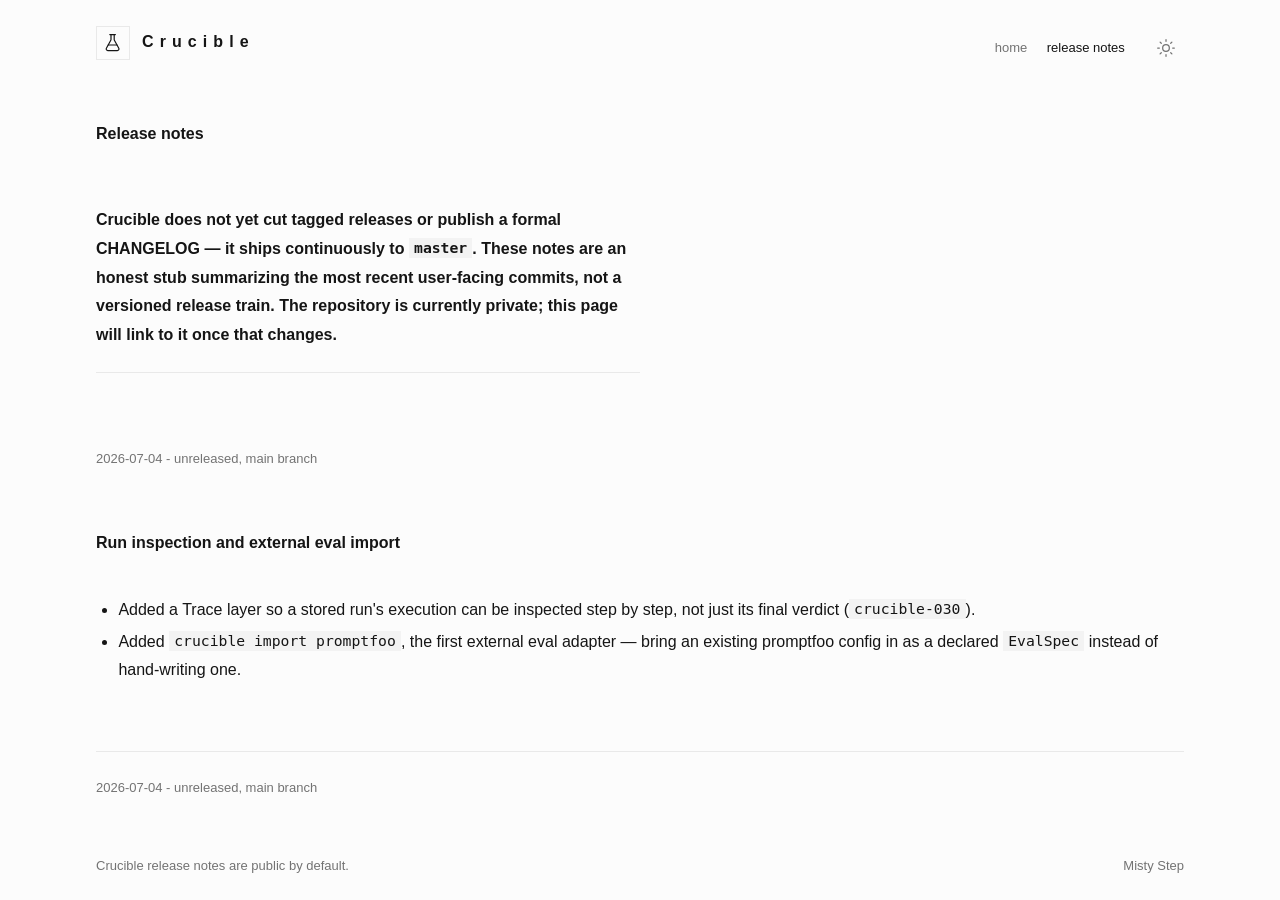
==== site/changelog.html @ c2786620 "feat(site): add marketing site from the Aesthetic site-kit (built-pending-visibility) Agent: lane-si" ====
<!doctype html>
<html lang="en" data-ae-theme="violet">
  <head>
    <meta charset="utf-8" />
    <meta name="viewport" content="width=device-width, initial-scale=1" />
    <title>Crucible release notes</title>
    <meta
      name="description"
      content="User-facing release notes for Crucible, the eval and benchmark workbench."
    />
    <script>
      try {
        var m = localStorage.getItem('ae-mode');
        if (m === 'dark' || m === 'light') {
          document.documentElement.classList.add(m);
          document.documentElement.style.colorScheme = m;
        }
      } catch (e) {}
    </script>
    <link rel="stylesheet" href="aesthetic.css" />
    <link rel="stylesheet" href="marketing.css" />
  </head>
  <body>
    <svg aria-hidden="true" width="0" height="0" style="position: absolute">
      <symbol id="i-flask-conical" viewBox="0 0 24 24">
        <path
          d="M14 2v6a2 2 0 0 0 .245.96l5.51 10.08A2 2 0 0 1 18 22H6a2 2 0 0 1-1.755-2.96l5.51-10.08A2 2 0 0 0 10 8V2"
        />
        <path d="M6.453 15h11.094" />
        <path d="M8.5 2h7" />
      </symbol>
      <symbol id="i-sun" viewBox="0 0 24 24">
        <circle cx="12" cy="12" r="4" />
        <path d="M12 2v2" />
        <path d="M12 20v2" />
        <path d="m4.93 4.93 1.41 1.41" />
        <path d="m17.66 17.66 1.41 1.41" />
        <path d="M2 12h2" />
        <path d="M20 12h2" />
        <path d="m6.34 17.66-1.41 1.41" />
        <path d="m19.07 4.93-1.41 1.41" />
      </symbol>
      <symbol id="i-moon" viewBox="0 0 24 24">
        <path d="M12 3a6 6 0 0 0 9 9 9 9 0 1 1-9-9Z" />
      </symbol>
      <symbol id="i-circle-check" viewBox="0 0 24 24">
        <circle cx="12" cy="12" r="10" />
        <path d="m9 12 2 2 4-4" />
      </symbol>
    </svg>

    <div class="ae-screen ae-wide">
      <header class="ae-bar msk-bar">
        <a class="ae-logo" href="./" aria-label="Crucible home">
          <span class="ae-app-mark" aria-hidden="true">
            <svg class="ae-icon" data-lucide="flask-conical">
              <use href="#i-flask-conical" />
            </svg>
          </span>
          <span class="ae-name">Crucible</span>
        </a>
        <span class="msk-actions">
          <nav class="ae-chrome msk-nav" aria-label="Site">
            <a href="./">home</a>
            <a href="changelog.html" aria-current="page">release notes</a>
          </nav>
          <button class="ae-mode" aria-label="toggle color mode">
            <svg class="ae-icon ae-sun"><use href="#i-sun" /></svg>
            <svg class="ae-icon ae-moon"><use href="#i-moon" /></svg>
          </button>
        </span>
      </header>

      <main class="ae-stage ae-stage-scroll">
        <article class="ae-doc msk-page" aria-labelledby="release-notes-title">
          <h1 id="release-notes-title">Release notes</h1>
          <p class="ae-lede">
            Crucible does not yet cut tagged releases or publish a formal
            CHANGELOG — it ships continuously to <code>master</code>. These
            notes are an honest stub summarizing the most recent user-facing
            commits, not a versioned release train. The repository is
            currently private; this page will link to it once that changes.
          </p>

          <section class="msk-release">
            <p class="ae-chrome">2026-07-04 - unreleased, main branch</p>
            <h2>Run inspection and external eval import</h2>
            <ul>
              <li>
                Added a Trace layer so a stored run's execution can be
                inspected step by step, not just its final verdict
                (<code>crucible-030</code>).
              </li>
              <li>
                Added <code>crucible import promptfoo</code>, the first
                external eval adapter — bring an existing promptfoo config in
                as a declared <code>EvalSpec</code> instead of hand-writing
                one.
              </li>
            </ul>
          </section>

          <section class="msk-release">
            <p class="ae-chrome">2026-07-04 - unreleased, main branch</p>
            <h2>Harder judge calibration, longitudinal comparisons</h2>
            <ul>
              <li>
                Hardened agentic-judge calibration against known gaps in the
                judge-vs-human agreement report.
              </li>
              <li>
                Added longitudinal score queries: compare harness and
                tool-allowlist configuration identity across run history, not
                just one-off pairs.
              </li>
            </ul>
          </section>

          <section class="msk-release">
            <p class="ae-chrome">2026-07-04 - unreleased, main branch</p>
            <h2>Verified-live onboarding</h2>
            <ul>
              <li>
                Added <code>crucible doctor</code>: one command that proves
                the CLI, MCP server, serve UI, and SQLite run ledger are
                actually live, with no network call and no spent model
                credit.
              </li>
              <li>
                Closed a brand gap so the flask-conical mark renders
                consistently across the dashboard and the adjudication panel.
              </li>
            </ul>
            <p class="ae-status">
              <svg class="ae-icon ae-ok" data-lucide="circle-check">
                <use href="#i-circle-check" />
              </svg>
              <span class="ae-status-label"
                >Evidence: <code>cargo run -p crucible -- doctor --json</code>
                exits 0 with every check <code>ok</code>.</span
              >
            </p>
          </section>
        </article>
      </main>

      <footer class="ae-bar msk-footer">
        <p class="ae-chrome">
          Crucible release notes are public by default.
        </p>
        <nav class="ae-foot-links ae-chrome" aria-label="Footer">
          <!-- GitHub link omitted: misty-step/crucible is a private repository. -->
          <a data-footer-link="misty-step" href="https://mistystep.io"
            >Misty Step</a
          >
        </nav>
      </footer>
    </div>

    <script src="mode.js"></script>
    <script src="theme.js"></script>
  </body>
</html>
---- site/aesthetic.css ----
/* ═══════════════════════════════════════════════════════════════════
   aesthetic v2.18.0
   The Misty Step design system. https://github.com/misty-step/aesthetic

   The law:
   · One size. Exactly one font size on every surface; the headline is
     heavier and blacker, never larger.
   · Three inks by three weights (400 / 550 / 800): nine registers.
   · The accent is yours. Define your scheme and use it with judgment;
     identity comes from ink, hairlines, type, and motion — never from
     a color-counting rule. Color earns its place; it is not ambient.
   · Status rides the glyph: danger, success, and warning color the
     Lucide icon, never the sentence, never a filled pill.
   · Every view fits the viewport. 100dvh screens, no page scrolling;
     when content exceeds one screen, a quiet nav swaps views.
   · Motion is feedback, never decoration: small, brief, eased, and
     gone when the user prefers reduced motion. State resolutions are
     gentler (--ae-gentle) and resolve once — success persists, it is
     never rewound. Nothing changes size while it animates.
   · Buttons are not links: contained ink shapes. Links navigate,
     buttons act.
   · Light and dark, defaulting to the system, with a user toggle.

   Steering: every token is a CSS custom property; downstream projects
   pin a named theme or steer the scheme — --ae-accent /
   --ae-accent-dark, and the status triplet when their domain needs
   different hues. Everything else is the shared identity.
   ═══════════════════════════════════════════════════════════════════ */

/* ── tokens ───────────────────────────────────────────────────────── */

:root {
  --ae-surface: #fcfcfc;
  --ae-wash: #f3f3f3;
  --ae-ink: #151515;
  --ae-ink-muted: #737373;
  --ae-ink-faint: #a3a3a3;
  --ae-line: #e9e9e9;
  --ae-accent: #2643d0;

  /* status inks: hue rides the glyph, words stay ink */
  --ae-ok: #15714b;
  --ae-warn: #8a5f32;
  --ae-err: #a84138;

  /* categorical inks: identity, not judgment — N agents, N series, N
     actors need N distinguishable hues with no severity meaning. Ride
     the word on .ae-chip (see below); this is the one place a hue is
     allowed to color text, because there is no glyph to carry it and
     nothing is being judged. */
  --ae-cat-0: #8c2f1f;
  --ae-cat-1: #2c6e62;
  --ae-cat-2: #a67c1e;
  --ae-cat-3: #6b4c86;
  --ae-cat-4: #46586b;
  --ae-cat-5: #5b7444;
  --ae-cat-6: #3d5a80;
  --ae-cat-7: #a1452e;

  /* dark counterparts, resolved by the mode blocks below */
  --ae-surface-dark: #121212;
  --ae-wash-dark: #1b1b1b;
  --ae-ink-dark: #ededed;
  --ae-ink-muted-dark: #8f8f8f;
  --ae-ink-faint-dark: #5c5c5c;
  --ae-line-dark: #262626;
  --ae-accent-dark: #8c9eff;
  --ae-ok-dark: #6fd2a8;
  --ae-warn-dark: #c49d72;
  --ae-err-dark: #e58379;
  --ae-cat-0-dark: #d06a4f;
  --ae-cat-1-dark: #54bba4;
  --ae-cat-2-dark: #d8b25a;
  --ae-cat-3-dark: #b98fe0;
  --ae-cat-4-dark: #93a8c2;
  --ae-cat-5-dark: #9bc47a;
  --ae-cat-6-dark: #7ea1d1;
  --ae-cat-7-dark: #e08a6a;

  --ae-font: 'Geist', 'Helvetica Neue', Helvetica, Arial, sans-serif;
  --ae-font-mono: 'Geist Mono', ui-monospace, SFMono-Regular, Menlo, monospace;

  --ae-w-regular: 400;
  --ae-w-medium: 550;
  --ae-w-black: 800;

  --ae-measure: 38rem; /* rem: bars in the 13px chrome register must not shrink the measure */
  --ae-measure-wide: 68rem;
  --ae-radius: 0;
  --ae-breakpoint-sm: 40rem; /* phones and narrow split-view: one-column data */
  --ae-breakpoint-md: 48rem; /* tablet portrait: shell chrome leaves the side */
  --ae-breakpoint-lg: 64rem; /* small laptop: boards can hold columns */

  /* the spacing scale: consumers use these instead of ad-hoc em values.
     The token-guard (015) will enforce them. Off-scale internal values
     are left as literals — the scale is the vocabulary going forward. */
  --ae-space-0: 0.1em; /* micro — tag padding, chrome adjustments */
  --ae-space-1: 0.25em; /* tight — icon gaps, control insets */
  --ae-space-2: 0.5em; /* small — button padding, small gaps */
  --ae-space-3: 0.75em; /* medium — control padding, row gaps */
  --ae-space-4: 1em; /* base — group padding, standard gap */
  --ae-space-5: 1.5em; /* comfortable — section internals */
  --ae-space-6: 2em; /* spacious — section gaps, stage padding */
  --ae-space-7: 2.5em; /* large — document section spacing */
  --ae-space-8: 3em; /* section — top-level margins */

  /* z-index scale: named layers so consumers don't guess at magic numbers */
  --ae-z-tip: 10; /* tooltips, hover whispers */
  --ae-z-toast: 100; /* toasts, persistent notifications */

  /* motion: feedback, never decoration */
  --ae-ease: cubic-bezier(0.23, 1, 0.32, 1);
  --ae-quick: 160ms;
  --ae-soft: 240ms;
  --ae-gentle: 480ms; /* state resolutions: slower than feedback, never abrupt */

  color-scheme: light dark;
}

/* named themes: opt-in flavor presets over the same token contract.
   Projects pin one on <html data-ae-theme="moss">, or include
   recipes/theme.js to let users switch. Theme presets steer accent and
   categorical inks; status semantics stay the house triplet unless a
   project deliberately overrides them. */
:root[data-ae-theme='ultramarine'] {
  --ae-accent: #2643d0;
  --ae-accent-dark: #8c9eff;
  --ae-cat-0: #8c2f1f;
  --ae-cat-1: #2c6e62;
  --ae-cat-2: #a67c1e;
  --ae-cat-3: #6b4c86;
  --ae-cat-4: #46586b;
  --ae-cat-5: #5b7444;
  --ae-cat-6: #3d5a80;
  --ae-cat-7: #a1452e;
  --ae-cat-0-dark: #d06a4f;
  --ae-cat-1-dark: #54bba4;
  --ae-cat-2-dark: #d8b25a;
  --ae-cat-3-dark: #b98fe0;
  --ae-cat-4-dark: #93a8c2;
  --ae-cat-5-dark: #9bc47a;
  --ae-cat-6-dark: #7ea1d1;
  --ae-cat-7-dark: #e08a6a;
}

:root[data-ae-theme='moss'] {
  --ae-accent: #2f6b3f;
  --ae-accent-dark: #80d98e;
  --ae-cat-0: #6f3f1f;
  --ae-cat-1: #2f6b3f;
  --ae-cat-2: #8a6a1f;
  --ae-cat-3: #5d5686;
  --ae-cat-4: #4b6470;
  --ae-cat-5: #55743d;
  --ae-cat-6: #3d6472;
  --ae-cat-7: #934b2f;
  --ae-cat-0-dark: #d28a5f;
  --ae-cat-1-dark: #80d98e;
  --ae-cat-2-dark: #d6b65c;
  --ae-cat-3-dark: #b8a8e8;
  --ae-cat-4-dark: #9ab8c4;
  --ae-cat-5-dark: #a8d68a;
  --ae-cat-6-dark: #88c4d2;
  --ae-cat-7-dark: #df8a62;
}

:root[data-ae-theme='ember'] {
  --ae-accent: #c2410c;
  --ae-accent-dark: #ff8a5c;
  --ae-cat-0: #9b2f1f;
  --ae-cat-1: #6b5a2f;
  --ae-cat-2: #8a5f32;
  --ae-cat-3: #6d4c86;
  --ae-cat-4: #5a6172;
  --ae-cat-5: #5b7444;
  --ae-cat-6: #3d5a80;
  --ae-cat-7: #a1452e;
  --ae-cat-0-dark: #f08a70;
  --ae-cat-1-dark: #c49d72;
  --ae-cat-2-dark: #ffb45c;
  --ae-cat-3-dark: #b98fe0;
  --ae-cat-4-dark: #93a8c2;
  --ae-cat-5-dark: #9bc47a;
  --ae-cat-6-dark: #7ea1d1;
  --ae-cat-7-dark: #ff8a5c;
}

:root[data-ae-theme='violet'] {
  --ae-accent: #6d28d9;
  --ae-accent-dark: #c4a3ff;
  --ae-cat-0: #8c2f5a;
  --ae-cat-1: #2c6e62;
  --ae-cat-2: #8a721e;
  --ae-cat-3: #6d28d9;
  --ae-cat-4: #46586b;
  --ae-cat-5: #5b7444;
  --ae-cat-6: #3d5a80;
  --ae-cat-7: #9945a1;
  --ae-cat-0-dark: #e08ab8;
  --ae-cat-1-dark: #54bba4;
  --ae-cat-2-dark: #d8b25a;
  --ae-cat-3-dark: #c4a3ff;
  --ae-cat-4-dark: #93a8c2;
  --ae-cat-5-dark: #9bc47a;
  --ae-cat-6-dark: #7ea1d1;
  --ae-cat-7-dark: #df8ae8;
}

/* auto dark: follows the OS unless the page pins a mode */
@media (prefers-color-scheme: dark) {
  :root:not(.light):not([data-ae-mode='light']) {
    --ae-surface: var(--ae-surface-dark);
    --ae-wash: var(--ae-wash-dark);
    --ae-ink: var(--ae-ink-dark);
    --ae-ink-muted: var(--ae-ink-muted-dark);
    --ae-ink-faint: var(--ae-ink-faint-dark);
    --ae-line: var(--ae-line-dark);
    --ae-accent: var(--ae-accent-dark);
    --ae-ok: var(--ae-ok-dark);
    --ae-warn: var(--ae-warn-dark);
    --ae-err: var(--ae-err-dark);
    --ae-cat-0: var(--ae-cat-0-dark);
    --ae-cat-1: var(--ae-cat-1-dark);
    --ae-cat-2: var(--ae-cat-2-dark);
    --ae-cat-3: var(--ae-cat-3-dark);
    --ae-cat-4: var(--ae-cat-4-dark);
    --ae-cat-5: var(--ae-cat-5-dark);
    --ae-cat-6: var(--ae-cat-6-dark);
    --ae-cat-7: var(--ae-cat-7-dark);
  }
}

/* pinned modes narrow color-scheme so UA widgets (scrollbars, form
   controls) match the pinned mode instead of following the OS */
.light,
[data-ae-mode='light'] {
  color-scheme: light;
}

/* pinned dark: class or attribute set by the site's mode toggle */
:root.dark,
:root[data-ae-mode='dark'] {
  color-scheme: dark;
  --ae-surface: var(--ae-surface-dark);
  --ae-wash: var(--ae-wash-dark);
  --ae-ink: var(--ae-ink-dark);
  --ae-ink-muted: var(--ae-ink-muted-dark);
  --ae-ink-faint: var(--ae-ink-faint-dark);
  --ae-line: var(--ae-line-dark);
  --ae-accent: var(--ae-accent-dark);
  --ae-ok: var(--ae-ok-dark);
  --ae-warn: var(--ae-warn-dark);
  --ae-err: var(--ae-err-dark);
  --ae-cat-0: var(--ae-cat-0-dark);
  --ae-cat-1: var(--ae-cat-1-dark);
  --ae-cat-2: var(--ae-cat-2-dark);
  --ae-cat-3: var(--ae-cat-3-dark);
  --ae-cat-4: var(--ae-cat-4-dark);
  --ae-cat-5: var(--ae-cat-5-dark);
  --ae-cat-6: var(--ae-cat-6-dark);
  --ae-cat-7: var(--ae-cat-7-dark);
}

/* ── base ─────────────────────────────────────────────────────────── */

html {
  scroll-behavior: auto;
}

body {
  margin: 0;
  background: var(--ae-surface);
  color: var(--ae-ink);
  font-family: var(--ae-font);
  font-size: 16px;
  font-weight: var(--ae-w-regular);
  line-height: 1.8;
  cursor: default; /* no I-beam on static text; pointer/text are earned */
  -webkit-font-smoothing: antialiased;
  text-rendering: optimizeLegibility;
}

/* one size: nothing earns scale, only ink and weight */
h1,
h2,
h3,
h4,
h5,
h6,
p,
li,
dt,
dd,
blockquote,
figcaption,
label,
input,
textarea,
button,
table {
  font-size: 1em;
  font-family: inherit;
  line-height: inherit;
  margin: 0;
}

code,
kbd,
pre,
samp {
  font-family: var(--ae-font-mono);
  font-size: 0.92em;
}

::selection {
  background: var(--ae-wash);
  color: var(--ae-ink);
}

:focus-visible {
  outline: 2px solid var(--ae-ink);
  outline-offset: 3px;
}

/* links: ink at rest, warm to accent on hover (the locked treatment).
   Approved alternates, documented for easy change, live in the README:
   marker sweep and draw-on-hover. */
a {
  color: inherit;
  cursor: pointer;
  text-decoration: underline;
  text-underline-offset: 0.2em;
  text-decoration-color: var(--ae-ink-faint);
  padding-block: 0.35em;
  margin-block: -0.35em;
  transition:
    color var(--ae-quick) var(--ae-ease),
    text-decoration-color var(--ae-quick) var(--ae-ease);
}

a:hover {
  color: var(--ae-accent);
  text-decoration-color: currentColor;
}

/* list rows: the whole row is the link, so the cursor never crosses a
   dead band between rows */
.ae-row-link {
  display: block;
  text-decoration: none;
  padding: 0.42em 0;
  margin-block: 0;
  color: inherit;
}

.ae-row-link:hover {
  color: inherit;
}

.ae-row-link .ae-item {
  transition: color var(--ae-quick) var(--ae-ease);
}

.ae-row-link:hover .ae-item {
  color: var(--ae-accent);
}

/* ── screens: every view fits the viewport ────────────────────────── */

/* the screen: one viewport, no page scroll */
.ae-screen {
  height: 100dvh;
  display: flex;
  flex-direction: column;
  overflow: hidden;
}

/* a bar: quiet chrome at the top or bottom of a screen */
.ae-bar {
  flex: none;
  width: min(var(--ae-measure), 100% - 5rem);
  margin-inline: auto;
  padding: 1.4em 0;
  display: flex;
  flex-wrap: wrap;
  align-items: baseline;
  justify-content: space-between;
  gap: 0.4em 1.5em;
}

/* the stage: the screen's content, vertically centered; a view that
   cannot fit scrolls inside the stage, never the page */
.ae-stage {
  flex: 1;
  min-height: 0;
  width: min(var(--ae-measure), 100% - 5rem);
  margin-inline: auto;
  display: flex;
  flex-direction: column;
  overflow-y: auto;
}

.ae-stage > * {
  margin-block: auto;
  padding-block: var(--ae-space-5);
}

/* long documents: top-aligned instead of centered */
.ae-stage-scroll > * {
  margin-block: 0;
  padding-block: var(--ae-space-6);
}

/* a wide screen: catalog, specimen, and dashboard shapes that cannot
   live in 38rem. One decision per screen — set it on .ae-screen. */
.ae-wide .ae-bar,
.ae-wide .ae-stage {
  width: min(var(--ae-measure-wide), 100% - 5rem);
}

/* a view: one screenful of content; remount to replay the entrance */
.ae-view {
  animation: ae-enter var(--ae-soft) var(--ae-ease) both;
}

/* hash-routed views: one mounts at a time; the display toggle remounts
   the view and replays its entrance (behavior: recipes/views.js) */
[data-route] {
  display: none;
}

[data-route].is-on {
  display: block;
}

@keyframes ae-enter {
  from {
    opacity: 0;
    transform: translateY(6px);
  }
}

/* the nav: quiet words with a sliding ink underline. The site positions
   .ae-nav-ind under the active item (left/width) on view change.
   .ae-tabs is the same instrument pointed at panels instead of views:
   role="tablist" buttons, aria-selected marks the open one. */
.ae-nav,
.ae-tabs {
  position: relative;
  display: flex;
  gap: var(--ae-space-6);
}

.ae-nav a,
.ae-nav button,
.ae-tabs a,
.ae-tabs button {
  background: transparent;
  border: 0;
  padding: 0 0 0.6em;
  margin-block: 0;
  cursor: pointer;
  color: var(--ae-ink-muted);
  font-weight: var(--ae-w-medium);
  text-decoration: none;
  transition: color var(--ae-quick) var(--ae-ease);
}

.ae-nav a:hover,
.ae-nav button:hover,
.ae-tabs a:hover,
.ae-tabs button:hover {
  color: var(--ae-ink);
}

.ae-nav [aria-current],
.ae-nav .is-active,
.ae-tabs [aria-current],
.ae-tabs [aria-selected='true'],
.ae-tabs .is-active {
  color: var(--ae-ink);
}

.ae-nav-ind {
  position: absolute;
  bottom: 0;
  height: 2px;
  background: var(--ae-ink);
  transition:
    left var(--ae-soft) var(--ae-ease),
    width var(--ae-soft) var(--ae-ease);
}

/* chrome: the one sanctioned second size. Content gets 16px; chrome
   (footers, utility links, metadata) gets 13px and muted ink. */
.ae-chrome {
  font-size: 13px;
  color: var(--ae-ink-muted);
}

.ae-chrome a {
  color: var(--ae-ink-muted);
  text-decoration: none;
}

.ae-chrome a:hover {
  color: var(--ae-ink);
}

/* the footer: hairline-topped, two ends, chrome register */
.ae-foot {
  font-size: 13px;
  color: var(--ae-ink-muted);
  border-top: 1px solid var(--ae-line);
  padding-top: var(--ae-space-4);
  display: flex;
  justify-content: space-between;
  align-items: center;
  gap: var(--ae-space-4) var(--ae-space-6);
  flex-wrap: wrap;
}

.ae-foot a {
  color: var(--ae-ink-muted);
  text-decoration: none;
}

.ae-foot a:hover {
  color: var(--ae-ink);
}

.ae-foot-links {
  display: inline-flex;
  gap: var(--ae-space-5);
  align-items: center;
}

/* icons: Lucide (ISC), inlined as SVG symbols. 1.5px stroke, round
   caps, sized to ride alongside text. */
.ae-icon {
  width: 1.2em;
  height: 1.2em;
  stroke: currentColor;
  stroke-width: 1.5;
  stroke-linecap: round;
  stroke-linejoin: round;
  fill: none;
  vertical-align: -0.2em;
}

/* icon-forward rows: Lucide gives the eye a scan target, but the law
   stays unchanged — status hue rides the SVG, words stay ink. */
.ae-status {
  display: inline-flex;
  align-items: baseline;
  gap: var(--ae-space-2);
  color: var(--ae-ink);
}

.ae-status .ae-icon {
  flex: none;
}

.ae-status-label {
  color: var(--ae-ink);
}

.ae-icon-row {
  display: grid;
  grid-template-columns: auto minmax(0, 1fr);
  align-items: baseline;
  gap: var(--ae-space-3);
  color: inherit;
  text-decoration: none;
}

.ae-list-icon {
  flex: none;
  color: var(--ae-ink-muted);
}

.ae-icon-row:hover .ae-list-icon {
  color: var(--ae-ink);
}

.ae-icon-row-main {
  min-width: 0;
  display: flex;
  flex-direction: column;
}

.ae-icon-row-meta {
  font-size: 13px;
  color: var(--ae-ink-muted);
}

/* decomposed list rows: incident feeds and dense activity lists should not
   collapse into "time · app · type · status" prose. Each field gets a
   label, a value, and an optional Lucide/app mark; status hue still rides
   only the glyph. Compose .ae-row-link when the whole row navigates. */
.ae-list-rows {
  display: grid;
  border-block: 1px solid var(--ae-line);
}

.ae-list-row {
  display: grid;
  grid-template-columns:
    minmax(5.5em, 0.8fr) minmax(9em, 1.25fr) minmax(9em, 1fr)
    minmax(7em, 0.9fr);
  align-items: center;
  gap: var(--ae-space-4);
  padding: 0.68em 0;
  border-bottom: 1px solid var(--ae-line);
  color: inherit;
  text-decoration: none;
}

.ae-list-row:last-child {
  border-bottom: 0;
}

.ae-list-row:hover {
  color: inherit;
}

.ae-list-cell {
  min-width: 0;
  display: grid;
  grid-template-columns: minmax(0, 1fr);
  column-gap: var(--ae-space-2);
  align-items: center;
}

.ae-list-cell:has(> .ae-icon),
.ae-list-cell:has(> .ae-app-mark) {
  grid-template-columns: auto minmax(0, 1fr);
}

.ae-list-cell > .ae-icon,
.ae-list-cell > .ae-app-mark {
  grid-column: 1;
  grid-row: 1 / span 2;
  align-self: center;
}

.ae-list-cell > .ae-icon:not(.ae-ok):not(.ae-warn):not(.ae-err) {
  flex: none;
  color: var(--ae-ink-muted);
}

.ae-list-label {
  grid-column: 1;
  font-family: var(--ae-font-mono);
  font-size: 11px;
  line-height: 1.2;
  letter-spacing: 0.12em;
  color: var(--ae-ink-faint);
  text-transform: uppercase;
  white-space: nowrap;
}

.ae-list-value {
  grid-column: 1;
  min-width: 0;
  color: var(--ae-ink);
  overflow: hidden;
  text-overflow: ellipsis;
  white-space: nowrap;
}

.ae-list-cell:has(> .ae-icon) > .ae-list-label,
.ae-list-cell:has(> .ae-icon) > .ae-list-value,
.ae-list-cell:has(> .ae-app-mark) > .ae-list-label,
.ae-list-cell:has(> .ae-app-mark) > .ae-list-value {
  grid-column: 2;
}

.ae-list-time .ae-list-value {
  font-family: var(--ae-font-mono);
  font-size: 13px;
  font-variant-numeric: tabular-nums;
  color: var(--ae-ink-muted);
}

.ae-list-status {
  justify-self: end;
}

.ae-list-status .ae-list-value {
  font-weight: var(--ae-w-medium);
}

/* app identity: a Lucide project mark sized by the register it lives
   in. The same mark works in a 13px rail and a 16px header. */
.ae-logo {
  display: inline-flex;
  align-items: center;
  gap: var(--ae-space-3);
  color: inherit;
  text-decoration: none;
  padding-block: 0.2em;
  margin-block: 0;
}

.ae-logo:hover {
  color: inherit;
}

.ae-logo .ae-name {
  transition: color var(--ae-quick) var(--ae-ease);
}

.ae-logo:hover .ae-name {
  color: var(--ae-accent);
}

.ae-logo-compact {
  gap: var(--ae-space-2);
  font-size: 13px;
}

.ae-app-mark {
  width: 2em;
  height: 2em;
  border: 1px solid var(--ae-line);
  color: var(--ae-ink);
  display: inline-flex;
  align-items: center;
  justify-content: center;
  flex: none;
}

.ae-app-mark .ae-icon {
  width: 1.2em;
  height: 1.2em;
  vertical-align: 0;
}

.ae-logo-compact .ae-app-mark {
  width: 1.8em;
  height: 1.8em;
}

/* the mode toggle: an icon button; sun and moon rotate-crossfade.
   Markup: button.ae-mode > svg.ae-icon.ae-sun + svg.ae-icon.ae-moon */
.ae-mode {
  position: relative;
  display: inline-flex;
  align-items: center;
  justify-content: center;
  width: 2.2em;
  height: 2.2em;
  background: transparent;
  border: 0;
  padding: 0;
  cursor: pointer;
  color: var(--ae-ink-muted);
  transition: color var(--ae-quick) var(--ae-ease);
}

/* the icons are absolutely stacked, so the button has no in-flow text;
   this zero-width space gives it a real baseline so bars can
   baseline-align it with neighboring links */
.ae-mode::before {
  content: '\200b';
}

.ae-mode:hover {
  color: var(--ae-ink);
}

.ae-mode .ae-icon {
  position: absolute;
  inset: 0;
  margin: auto;
  width: 1.25em;
  height: 1.25em;
  transition:
    opacity var(--ae-quick) var(--ae-ease),
    transform var(--ae-quick) var(--ae-ease);
}

.ae-mode .ae-sun {
  opacity: 1;
  transform: rotate(0) scale(1);
}

.ae-mode .ae-moon {
  opacity: 0;
  transform: rotate(-90deg) scale(0.6);
}

.dark .ae-mode .ae-sun,
[data-ae-mode='dark'] .ae-mode .ae-sun {
  opacity: 0;
  transform: rotate(90deg) scale(0.6);
}

.dark .ae-mode .ae-moon,
[data-ae-mode='dark'] .ae-mode .ae-moon {
  opacity: 1;
  transform: rotate(0) scale(1);
}

/* a panel: soft depth for dense content (forms). Radius stays 0. */
.ae-panel {
  background: var(--ae-surface);
  padding: var(--ae-space-6);
  box-shadow:
    0 1px 2px rgba(0, 0, 0, 0.04),
    0 8px 28px rgba(0, 0, 0, 0.06);
}

.dark .ae-panel,
[data-ae-mode='dark'] .ae-panel {
  background: var(--ae-wash);
  box-shadow: none;
}

/* auto dark (no pinned mode): panel and mode icon follow the OS */
@media (prefers-color-scheme: dark) {
  :root:not(.light):not([data-ae-mode='light']) .ae-panel {
    background: var(--ae-wash);
    box-shadow: none;
  }

  :root:not(.light):not([data-ae-mode='light']) .ae-mode .ae-sun {
    opacity: 0;
    transform: rotate(90deg) scale(0.6);
  }

  :root:not(.light):not([data-ae-mode='light']) .ae-mode .ae-moon {
    opacity: 1;
    transform: rotate(0) scale(1);
  }

  :root:not(.light):not([data-ae-mode='light']) dialog.ae-dialog {
    background: var(--ae-wash);
    box-shadow: none;
  }

  :root:not(.light):not([data-ae-mode='light']) dialog.ae-dialog::backdrop {
    background: rgba(18, 18, 18, 0.4);
  }

  :root:not(.light):not([data-ae-mode='light']) .ae-pop,
  :root:not(.light):not([data-ae-mode='light']) .ae-toast {
    background: var(--ae-wash);
    box-shadow: none;
  }

  :root:not(.light):not([data-ae-mode='light']) [data-ae-tip]::after {
    background: var(--ae-wash);
  }
}

/* the dialog: the panel costume in the top layer. A decision is asked
   in a soft-depth panel over a whisper of paper dim; Escape and the
   quiet button decline it. Pair with <dialog> + showModal(). */
dialog.ae-dialog {
  border: 0;
  border-radius: var(--ae-radius);
  background: var(--ae-surface);
  color: var(--ae-ink);
  width: min(26em, calc(100vw - 3em));
  box-sizing: border-box;
  padding: var(--ae-space-6);
  box-shadow:
    0 1px 2px rgba(0, 0, 0, 0.05),
    0 12px 36px rgba(0, 0, 0, 0.09);
}

dialog.ae-dialog[open] {
  animation: ae-enter var(--ae-soft) var(--ae-ease) both;
}

dialog.ae-dialog::backdrop {
  background: rgba(252, 252, 252, 0.4);
}

.dark dialog.ae-dialog,
[data-ae-mode='dark'] dialog.ae-dialog {
  background: var(--ae-wash);
  box-shadow: none;
}

.dark dialog.ae-dialog::backdrop,
[data-ae-mode='dark'] dialog.ae-dialog::backdrop {
  background: rgba(18, 18, 18, 0.4);
}

/* the dialog's title and action row */
.ae-dialog-title {
  font-weight: var(--ae-w-black);
  margin-bottom: var(--ae-space-2);
}

.ae-dialog-acts {
  display: flex;
  gap: var(--ae-space-4);
  justify-content: flex-end;
  margin-top: 1.8em;
}

/* the popover: a slip of surface anchored to its invoker — hairline
   frame, soft depth, no dim. Pair with the native popover attribute
   (or popovertarget); the recipe places it by the anchor. */
.ae-pop {
  position: fixed;
  inset: auto;
  margin: 0;
  border: 1px solid var(--ae-line);
  background: var(--ae-surface);
  color: var(--ae-ink);
  width: max-content;
  max-width: 22em;
  padding: 1em 1.2em;
  box-shadow:
    0 1px 2px rgba(0, 0, 0, 0.04),
    0 8px 28px rgba(0, 0, 0, 0.06);
}

.ae-pop:popover-open {
  animation: ae-enter var(--ae-quick) var(--ae-ease) both;
}

.ae-pop::backdrop {
  background: transparent;
}

/* a popover holding only a menu drops the padding; the menu's own
   inset carries it */
.ae-pop > .ae-menu:only-child {
  margin: -1em -1.2em;
  border: 0;
}

.dark .ae-pop,
[data-ae-mode='dark'] .ae-pop {
  background: var(--ae-wash);
  box-shadow: none;
}

/* the tip: a whisper that answers hover — chrome-register words in a
   hairline slip. Patience built in: it waits a beat on hover, answers
   focus at once. Set the words in data-ae-tip; keep them short. */
[data-ae-tip] {
  position: relative;
}

[data-ae-tip]::after {
  content: attr(data-ae-tip);
  position: absolute;
  bottom: calc(100% + 0.6em);
  left: 50%;
  transform: translateX(-50%);
  background: var(--ae-surface);
  color: var(--ae-ink-muted);
  border: 1px solid var(--ae-line);
  font-family: var(--ae-font);
  font-size: 13px;
  font-weight: var(--ae-w-regular);
  letter-spacing: normal;
  line-height: 1.5;
  padding: 0.25em 0.7em;
  white-space: nowrap;
  pointer-events: none;
  opacity: 0;
  z-index: var(--ae-z-tip);
  transition: opacity var(--ae-quick) var(--ae-ease);
}
[data-ae-tip]:hover::after {
  opacity: 1;
  transition-delay: 450ms;
}

[data-ae-tip]:focus-visible::after {
  opacity: 1;
}

.dark [data-ae-tip]::after,
[data-ae-mode='dark'] [data-ae-tip]::after {
  background: var(--ae-wash);
}

/* the toast: news arrives at the edge and waits to be read. The tray
   stacks bottom-right; each toast is a slip with the status on its
   glyph. It persists until dismissed or replaced — never an anxious
   timer by default. Behavior glue: recipes (aeToast). */
.ae-toasts {
  position: fixed;
  right: 1.4em;
  bottom: 1.4em;
  z-index: var(--ae-z-toast);
  display: flex;
  flex-direction: column;
  align-items: flex-end;
  gap: 0.6em;
}

.ae-toast {
  display: flex;
  align-items: baseline;
  gap: 0.6em;
  background: var(--ae-surface);
  border: 1px solid var(--ae-line);
  color: var(--ae-ink);
  font-size: 13px;
  line-height: 1.6;
  padding: 0.7em 1.1em;
  max-width: 26em;
  box-shadow:
    0 1px 2px rgba(0, 0, 0, 0.04),
    0 8px 28px rgba(0, 0, 0, 0.06);
  animation: ae-enter var(--ae-soft) var(--ae-ease) both;
}

.ae-toast.is-leaving {
  opacity: 0;
  transition: opacity var(--ae-quick) var(--ae-ease);
}

.ae-toast-x {
  background: transparent;
  border: 0;
  padding: 0;
  margin-left: 0.4em;
  min-width: 24px;
  min-height: 24px;
  display: inline-flex;
  align-items: center;
  justify-content: center;
  font-size: 13px;
  line-height: inherit;
  color: var(--ae-ink-faint);
  cursor: pointer;
  transition: color var(--ae-quick) var(--ae-ease);
}

.ae-toast-x:hover {
  color: var(--ae-ink);
}

.dark .ae-toast,
[data-ae-mode='dark'] .ae-toast {
  background: var(--ae-wash);
  box-shadow: none;
}

/* ── registers ────────────────────────────────────────────────────── */

/* the name: heavy and spaced, never large */
.ae-name {
  font-weight: var(--ae-w-black);
  letter-spacing: 0.38em;
}

a.ae-name {
  text-decoration: none;
}

/* the lede: the page's whole argument, plainly */
.ae-lede {
  max-width: 34em;
  text-wrap: pretty;
}

/* a group: whitespace is the only divider */
.ae-group {
  margin-bottom: 2.6em;
}

.ae-group:last-child {
  margin-bottom: 0;
}

.ae-group p {
  margin-bottom: 0.15em;
}

/* a group heading: muted, spaced, medium */
.ae-h {
  font-weight: var(--ae-w-medium);
  color: var(--ae-ink-muted);
  letter-spacing: 0.18em;
  margin-bottom: 0.7em;
}

/* an item that matters: medium ink */
.ae-item {
  font-weight: var(--ae-w-medium);
}

/* supporting matter: muted ink */
.ae-dim {
  color: var(--ae-ink-muted);
}

/* the accent: yours to define and spend with judgment */
.ae-accent {
  color: var(--ae-accent);
  font-weight: var(--ae-w-medium);
  text-decoration: underline;
  text-decoration-color: currentColor;
  text-underline-offset: 0.2em;
}

/* status inks: put these on the glyph (svg.ae-icon), never the
   sentence — the word stays ink, the icon carries the hue */
.ae-ok {
  color: var(--ae-ok);
}

.ae-warn {
  color: var(--ae-warn);
}

.ae-err {
  color: var(--ae-err);
}

/* the tag: a word in the plate-caption voice — mono, spaced, hairline
   at most. This is the badge, refused: no fill, no pill; status comes
   as a glyph beside the word, never as a colored box. */
.ae-tag {
  display: inline-block;
  font-family: var(--ae-font-mono);
  font-size: 11px;
  line-height: 1.6;
  letter-spacing: 0.14em;
  color: var(--ae-ink-muted);
  border: 1px solid var(--ae-line);
  padding: 0.1em 0.6em;
  vertical-align: 0.1em;
}

.ae-tag-bare {
  border: 0;
  padding: 0;
}

/* the chip: a categorical tag — N agents, N series, N actors need N
   distinguishable hues with no severity meaning. This is not status
   (.ae-ok/.ae-warn/.ae-err never apply here); the hue identifies, it
   doesn't judge, so it's the one place the law lets a hue ride the
   word instead of a glyph. Same grammar as .ae-tag — mono, hairline,
   no fill — with the category's hue on both the border and the word
   (currentColor ties them). Compose with .ae-cat-0 through .ae-cat-7;
   .ae-chip-sub holds an optional muted trailing detail. */
.ae-chip {
  display: inline-flex;
  align-items: baseline;
  gap: 0.5em;
  font-family: var(--ae-font-mono);
  font-size: 11px;
  line-height: 1.6;
  letter-spacing: 0.06em;
  border: 1px solid currentColor;
  padding: 0.12em 0.55em;
  color: var(--ae-ink-muted);
}

.ae-chip-sub {
  opacity: 0.75;
}

/* stat badges: a compact header summary, not a prose run. Values are
   tabular and strong; labels are quiet; status, when needed, rides the
   optional mark slot with .ae-ok/.ae-warn/.ae-err. Compose .ae-chip
   inside only for categorical side-detail, never severity. */
.ae-stat-badges {
  display: flex;
  flex-wrap: wrap;
  align-items: stretch;
  gap: var(--ae-space-2);
}

.ae-stat-badge {
  display: inline-flex;
  align-items: baseline;
  gap: var(--ae-space-2);
  border: 1px solid var(--ae-line);
  padding: 0.34em 0.65em;
  color: var(--ae-ink);
  white-space: nowrap;
}

.ae-stat-mark {
  font-family: var(--ae-font-mono);
  font-size: 13px;
  font-weight: var(--ae-w-black);
}

.ae-stat-value {
  font-family: var(--ae-font-mono);
  font-weight: var(--ae-w-medium);
  font-variant-numeric: tabular-nums;
}

.ae-stat-label {
  color: var(--ae-ink-muted);
}

.ae-stat-badge .ae-chip {
  margin-left: var(--ae-space-1);
}

.ae-cat-0 {
  color: var(--ae-cat-0);
}

.ae-cat-1 {
  color: var(--ae-cat-1);
}

.ae-cat-2 {
  color: var(--ae-cat-2);
}

.ae-cat-3 {
  color: var(--ae-cat-3);
}

.ae-cat-4 {
  color: var(--ae-cat-4);
}

.ae-cat-5 {
  color: var(--ae-cat-5);
}

.ae-cat-6 {
  color: var(--ae-cat-6);
}

.ae-cat-7 {
  color: var(--ae-cat-7);
}

/* the keycap: a quiet square of wash around the key's name */
kbd {
  background: var(--ae-wash);
  border: 1px solid var(--ae-line);
  padding: 0.08em 0.5em;
}

/* ── forms: a line, not a box ─────────────────────────────────────── */

.ae-label {
  display: block;
  font-weight: var(--ae-w-medium);
  margin-bottom: var(--ae-space-0);
}

.ae-input {
  display: block;
  width: 100%;
  box-sizing: border-box;
  background: transparent;
  color: var(--ae-ink);
  cursor: text;
  border: 0;
  border-bottom: 1px solid var(--ae-line);
  border-radius: var(--ae-radius);
  padding: 0.4em 0 calc(0.4em - 1px);
  transition: border-color var(--ae-quick) var(--ae-ease);
}

.ae-input::placeholder {
  color: var(--ae-ink-faint);
}

/* the focus ring: a 2px underline (not 1px) so the state reads at a
   glance, never a glow. padding-bottom compensates the extra px so
   the field doesn't shift height on focus. */
.ae-input:focus-visible {
  outline: none;
  border-bottom-width: 2px;
  border-bottom-color: var(--ae-ink);
}

textarea.ae-input {
  resize: none;
  min-height: 5.5em;
}

/* field validation: the line confesses, the glyph carries the hue,
   the sentence stays ink. Set aria-invalid on the field; put the
   message in a field note with a status icon. */
.ae-input[aria-invalid='true'] {
  border-bottom-color: var(--ae-err);
}

.ae-field-note {
  display: flex;
  align-items: baseline;
  gap: 0.45em;
  font-size: 13px;
  color: var(--ae-ink-muted);
  margin-top: 0.4em;
}

/* buttons are not links: contained shape, ink, never resizing.
   Primary is solid ink by default; .ae-button-quiet is the hairline
   secondary. Spend the accent on a button when the project's scheme calls
   for it — where the accent goes is the consumer's judgment, not a rule. */
.ae-button {
  display: inline-flex;
  align-items: center;
  justify-content: center;
  gap: var(--ae-space-2);
  background: var(--ae-ink);
  border: 1px solid var(--ae-ink);
  border-radius: var(--ae-radius);
  color: var(--ae-surface);
  font-weight: var(--ae-w-medium);
  padding: 0.55em 1.5em;
  min-height: 44px;
  cursor: pointer;
  transition:
    opacity var(--ae-quick) var(--ae-ease),
    background-color var(--ae-quick) var(--ae-ease),
    transform var(--ae-quick) var(--ae-ease);
}

.ae-button:hover {
  opacity: 0.9;
}

.ae-button:active {
  transform: translateY(1px) scale(0.99);
}

.ae-button:disabled {
  cursor: default;
  opacity: 0.7;
  transform: none;
}

.ae-button-quiet {
  background: transparent;
  color: var(--ae-ink);
}

.ae-button-quiet:hover {
  background: var(--ae-wash);
  opacity: 1;
}

/* the compact scale: a button living in the 13px chrome register —
   toolbars, table rows, rails. Same shapes, smaller breath. */
.ae-button-compact {
  font-size: 13px;
  padding: 0.35em 1em;
  min-height: 32px;
}

/* the send moment: the label gives way to the resolved state, gently,
   once. Success persists — disable the button instead of resetting it.
   Markup: <button class="ae-button ae-send">
             <span class="ae-send-label">Send message</span>
             <span class="ae-send-done" aria-hidden="true">Sent
               <svg class="ae-icon">…check…</svg></span>
           </button>
   Add .is-sent to resolve. The status icon sits AFTER the word.
   The button never changes size: the resting label defines the box and
   the resolved layer is absolutely stacked over it. */
.ae-send {
  position: relative;
  overflow: hidden;
}

.ae-send .ae-send-label,
.ae-send .ae-send-done {
  display: inline-flex;
  align-items: center;
  gap: var(--ae-space-2);
  transition:
    opacity var(--ae-gentle) var(--ae-ease),
    transform var(--ae-gentle) var(--ae-ease);
}

.ae-send .ae-send-done {
  position: absolute;
  inset: 0;
  justify-content: center;
  opacity: 0;
  transform: translateY(45%);
}

.ae-send.is-sent .ae-send-label {
  opacity: 0;
  transform: translateY(-55%);
}

.ae-send.is-sent .ae-send-done {
  opacity: 1;
  transform: translateY(0);
}

.ae-send.is-sent,
.ae-send.is-sent:disabled {
  opacity: 1;
}

/* ── choice marks: squares, since radius is 0 everywhere ──────────── */

/* a choice row: the mark and its words share a line and one cursor */
.ae-choice {
  display: flex;
  align-items: center;
  gap: 0.65em;
  cursor: pointer;
}

.ae-choice + .ae-choice {
  margin-top: 0.3em;
}

/* the checkbox: a pen-stroke square that fills with ink; the check is
   drawn in surface. The radio is the same square holding an ink core —
   a circle would be the only curve in the system, so there isn't one. */
input.ae-check,
input.ae-radio {
  appearance: none;
  width: 1em;
  height: 1em;
  flex: none;
  margin: 0;
  display: inline-grid;
  place-content: center;
  background: transparent;
  border: 1px solid var(--ae-ink-muted);
  border-radius: var(--ae-radius);
  cursor: pointer;
  vertical-align: -0.12em;
  transition:
    border-color var(--ae-quick) var(--ae-ease),
    background-color var(--ae-quick) var(--ae-ease);
}

input.ae-check:hover,
input.ae-radio:hover,
.ae-choice:hover input.ae-check,
.ae-choice:hover input.ae-radio {
  border-color: var(--ae-ink);
}

input.ae-check::before {
  content: '';
  width: 0.55em;
  height: 0.3em;
  margin-top: -0.12em;
  border-left: 2px solid var(--ae-surface);
  border-bottom: 2px solid var(--ae-surface);
  transform: rotate(-45deg);
  opacity: 0;
  transition: opacity var(--ae-quick) var(--ae-ease);
}

input.ae-check:checked {
  background: var(--ae-ink);
  border-color: var(--ae-ink);
}

input.ae-check:checked::before {
  opacity: 1;
}

input.ae-radio::before {
  content: '';
  width: 0.42em;
  height: 0.42em;
  background: var(--ae-ink);
  opacity: 0;
  transition: opacity var(--ae-quick) var(--ae-ease);
}

input.ae-radio:checked {
  border-color: var(--ae-ink);
}

input.ae-radio:checked::before {
  opacity: 1;
}

input.ae-check:disabled,
input.ae-radio:disabled,
input.ae-switch:disabled {
  opacity: 0.45;
  cursor: default;
}

/* the switch: a hairline channel and an ink slide — state reads from
   position and fill, never from a green pill. The slide is the
   feedback; it resolves once per flip. */
input.ae-switch {
  appearance: none;
  position: relative;
  width: 2.1em;
  height: 1.15em;
  flex: none;
  margin: 0;
  background: transparent;
  border: 1px solid var(--ae-ink-muted);
  border-radius: var(--ae-radius);
  cursor: pointer;
  vertical-align: -0.18em;
  transition: border-color var(--ae-quick) var(--ae-ease);
}

input.ae-switch::before {
  content: '';
  position: absolute;
  top: 0.14em;
  bottom: 0.14em;
  left: 0.14em;
  width: 0.68em;
  background: var(--ae-ink-muted);
  transition:
    left var(--ae-quick) var(--ae-ease),
    background-color var(--ae-quick) var(--ae-ease);
}

input.ae-switch:hover {
  border-color: var(--ae-ink);
}

input.ae-switch:checked {
  border-color: var(--ae-ink);
}

input.ae-switch:checked::before {
  left: calc(100% - 0.82em);
  background: var(--ae-ink);
}

/* ── data: the table is an instrument, framed as a plate ──────────── */

/* the table: terminal density — 13px mono, lowercase headers on a
   wash band, hairline row rules. A column header shares its column's
   alignment: put .num on the th AND its tds. */
.ae-table {
  width: 100%;
  border-collapse: collapse;
  font-family: var(--ae-font-mono);
  font-size: 13px;
  line-height: 1.7;
}

.ae-table th {
  text-align: left;
  font-weight: var(--ae-w-regular);
  letter-spacing: 0.08em;
  color: var(--ae-ink);
  background: var(--ae-wash);
  padding: 0.45em 1.4em 0.45em 0.7em;
}

.ae-table td {
  border-top: 1px solid var(--ae-line);
  padding: 0.42em 1.4em 0.42em 0.7em;
}

.ae-table tbody tr:first-child td {
  border-top: 0;
}

.ae-table .num {
  text-align: right;
}

.ae-table .ae-item {
  font-weight: var(--ae-w-medium);
}

/* sm table stack: add data-label to each td when a dense instrument must
   survive phone width. The row becomes a ruled list of label/value pairs
   instead of shrinking columns until they are unreadable. */
@media (max-width: 40rem) {
  .ae-table:has(td[data-label]) {
    display: block;
  }

  .ae-table:has(td[data-label]) thead {
    display: none;
  }

  .ae-table:has(td[data-label]) tbody,
  .ae-table:has(td[data-label]) tr,
  .ae-table:has(td[data-label]) td {
    display: block;
  }

  .ae-table:has(td[data-label]) tbody tr {
    border-top: 1px solid var(--ae-line);
    padding: 0.55em 0;
  }

  .ae-table:has(td[data-label]) tbody tr:first-child {
    border-top: 0;
  }

  .ae-table:has(td[data-label]) td {
    border-top: 0;
    padding: 0.16em 0;
    display: grid;
    grid-template-columns: minmax(7em, 0.45fr) minmax(0, 1fr);
    gap: var(--ae-space-3);
    text-align: left;
    white-space: normal;
    overflow-wrap: anywhere;
  }

  .ae-table:has(td[data-label]) td::before {
    content: attr(data-label);
    color: var(--ae-ink-faint);
    font-weight: var(--ae-w-regular);
    letter-spacing: 0.08em;
    text-align: left;
  }

  .ae-table:has(td[data-label]) td.num {
    text-align: right;
  }
}

/* the plate: a numbered figure frame around a table or specimen —
   mono caption above, hairline frame, footnote rule below */
.ae-plate {
  border: 1px solid var(--ae-line);
  padding: 1.4em 1.6em 1.2em;
}

.ae-plate-cap {
  font-family: var(--ae-font-mono);
  font-size: 11px;
  letter-spacing: 0.14em;
  color: var(--ae-ink-muted);
  margin-bottom: var(--ae-space-4);
}

.ae-plate-note {
  font-size: 13px;
  color: var(--ae-ink-faint);
  border-top: 1px solid var(--ae-line);
  padding-top: 0.8em;
  margin-top: 1.1em;
}

/* the trail: a chronological run of events as the conversation it is —
   a hairline spine, an ink tick per entry, time and actor in the
   instrument register, the body in prose. Not a table: entries carry
   variable-length bodies and states, so alignment comes from the spine,
   not columns. The tick is a square, never a circle — the choice mark's
   rule holds here too. Status, if an entry carries one, rides a glyph
   in the body, never the tick or a filled pill. */
.ae-trail {
  list-style: none;
  margin: 0 0 0 0.25em;
  padding: 0;
  border-left: 1px solid var(--ae-line);
}

.ae-trail-item {
  position: relative;
  padding: 0 0 1.3em 1.5em;
}

.ae-trail-item:last-child {
  padding-bottom: 0;
}

.ae-trail-item::before {
  content: '';
  position: absolute;
  left: -0.31em;
  top: 0.5em;
  width: 0.5em;
  height: 0.5em;
  background: var(--ae-ink-faint);
}

.ae-trail-item.is-active::before {
  background: var(--ae-accent);
}

.ae-trail-head {
  display: flex;
  align-items: baseline;
  gap: 0.7em;
  flex-wrap: wrap;
  margin-bottom: 0.25em;
}

.ae-trail-time {
  font-family: var(--ae-font-mono);
  font-size: 11px;
  letter-spacing: 0.06em;
  color: var(--ae-ink-muted);
}

.ae-trail-who {
  font-family: var(--ae-font-mono);
  font-size: 11px;
  letter-spacing: 0.04em;
  color: var(--ae-ink-muted);
  border: 1px solid currentColor;
  padding: 0.1em 0.55em;
}

.ae-trail-body {
  font-size: 13px;
  color: var(--ae-ink);
}

.ae-trail-body .ae-dim {
  color: var(--ae-ink-muted);
}

/* the wall: a grid of instrument cards for many-of-a-kind status —
   services, agents, targets. Each card is a hairline plate; status
   rides the glyph (.ae-ok/.ae-warn/.ae-err on .ae-wall-mark), never a
   filled tile or a colored border. The right column is optional: a
   figure, a timestamp, a trace of recent readings. */
.ae-wall {
  display: grid;
  grid-template-columns: repeat(auto-fit, minmax(19rem, 1fr));
  gap: var(--ae-space-6);
}

.ae-wall-card {
  border: 1px solid var(--ae-line);
  padding: var(--ae-space-4) var(--ae-space-5);
  display: grid;
  grid-template-columns: 1fr auto;
  gap: var(--ae-space-4);
}

.ae-wall-head {
  display: flex;
  flex-wrap: wrap;
  align-items: baseline;
  gap: var(--ae-space-2) var(--ae-space-3);
}

.ae-wall-mark {
  font-family: var(--ae-font-mono);
  font-weight: var(--ae-w-black);
  flex: none;
}

.ae-wall-mark.ae-icon {
  width: 1.1em;
  height: 1.1em;
  vertical-align: -0.18em;
}

.ae-wall-meta {
  font-size: 13px;
  color: var(--ae-ink-muted);
  margin-top: 0.2em;
}

.ae-wall-figure {
  text-align: right;
}

.ae-wall-figure .ae-num {
  display: block;
}

.ae-wall-time {
  font-size: 13px;
  color: var(--ae-ink-muted);
}

/* a trace: the wall figure's recent-readings strip — glyphs, not a
   sparkline; the discrete cousin of .ae-spark */
.ae-wall-trace {
  display: inline-flex;
  align-items: center;
  justify-content: flex-end;
  gap: 0.18em;
  color: var(--ae-ink-muted);
  white-space: nowrap;
}

.ae-wall-trace .ae-icon {
  width: 1em;
  height: 1em;
  vertical-align: 0;
}

/* the board: several columns of comparable work. Columns are hairline
   lanes, not cards inside cards; at narrow widths they stack before their
   contents are squeezed. */
.ae-board {
  display: grid;
  grid-template-columns: repeat(auto-fit, minmax(min(100%, 18rem), 1fr));
  gap: var(--ae-space-6);
  align-items: start;
}

.ae-column {
  min-width: 0;
  border-top: 1px solid var(--ae-line);
  padding-top: var(--ae-space-4);
}

.ae-column-head {
  display: flex;
  align-items: baseline;
  justify-content: space-between;
  gap: var(--ae-space-4);
  margin-bottom: var(--ae-space-4);
}

.ae-column-title {
  font-weight: var(--ae-w-medium);
}

.ae-column-meta {
  font-family: var(--ae-font-mono);
  font-size: 13px;
  color: var(--ae-ink-muted);
  white-space: nowrap;
}

.ae-column-body {
  display: grid;
  gap: var(--ae-space-3);
}

.ae-board-card {
  border-top: 1px solid var(--ae-line);
  padding-top: var(--ae-space-3);
}

.ae-board-card:first-child {
  border-top: 0;
  padding-top: 0;
}

/* ── instruments: ink on a ruled line ─────────────────────────────── */

/* the meter: a wash channel and an ink fill — a ruled line, never a
   glowing pill. The fill takes a status ink only when the level IS
   the signal (thresholds); ticks are hairline marks. Width changes
   are state resolutions: gentle, once. */
.ae-meter {
  position: relative;
  height: 4px;
  background: var(--ae-wash);
  border: 1px solid var(--ae-line);
}

.ae-meter-fill {
  position: absolute;
  inset: 0 auto 0 0;
  background: var(--ae-ink);
  transition: width var(--ae-gentle) var(--ae-ease);
}

.ae-meter-fill.ae-ok {
  background: var(--ae-ok);
}

.ae-meter-fill.ae-warn {
  background: var(--ae-warn);
}

.ae-meter-fill.ae-err {
  background: var(--ae-err);
}

.ae-meter-mark {
  position: absolute;
  top: -3px;
  bottom: -3px;
  width: 1px;
  background: var(--ae-ink-muted);
}

/* figures: tabular numerals that tick without jitter. Compose with the
   weights — a hero figure is 800 and isolated, never larger. */
.ae-num {
  font-family: var(--ae-font-mono);
  font-variant-numeric: tabular-nums;
}

/* the strong register: the one loud thing, by weight alone */
.ae-strong {
  font-weight: var(--ae-w-black);
}

/* a delta: the arrow carries the hue, the figure stays ink */
.ae-delta {
  display: inline-flex;
  align-items: baseline;
  gap: 0.35em;
}

/* the spark: a pen-stroke trend — no axes, no area fill. Inline SVG:
   <svg class="ae-spark" viewBox="0 0 100 24" preserveAspectRatio="none">
     <polyline points="0,18 20,14 40,16 60,9 80,11 100,4" /></svg> */
.ae-spark {
  width: 7em;
  height: 1.1em;
  stroke: currentColor;
  stroke-width: 1.5;
  stroke-linecap: round;
  stroke-linejoin: round;
  fill: none;
  vertical-align: -0.15em;
}

/* the interval: the meter with a spread. A ruled track carrying a
   [lo,hi] range band and a mean tick, so a score reads as a level AND
   its confidence — and where two bands share a column, the lead is
   inside the spread (the certification read). Marks are positioned by
   inline left/width %, exactly like the meter. Every mark is a
   rectangle, so radius 0 holds (round marks are the scatter's pen). */
.ae-ci {
  position: relative;
  height: 1.6em;
}

.ae-ci::before {
  /* the shared baseline rule the interval sits on */
  content: '';
  position: absolute;
  inset: 50% 0 auto;
  height: 1px;
  background: var(--ae-line);
}

/* the [lo,hi] range band: a bounded mass with a hairline edge — never a
   filled status pill. It draws in once from the mean (the meter's
   width-as-resolution), gentle and only on first render. */
.ae-ci-band {
  position: absolute;
  top: 50%;
  height: 10px;
  transform: translateY(-50%);
  transform-origin: center;
  background: color-mix(in oklab, var(--ae-ink) 9%, var(--ae-surface));
  border: 1px solid var(--ae-ink-faint);
  animation: ae-ci-draw var(--ae-soft) var(--ae-ease) both;
}

@keyframes ae-ci-draw {
  from {
    transform: translateY(-50%) scaleX(0.04);
  }
}

/* the mean: a single ink tick, like .ae-meter-mark. is-lead spends the
   accent on it — one accent role per view, the consumer's to assign. */
.ae-ci-mean {
  position: absolute;
  top: 50%;
  width: 2px;
  height: 1.15em;
  transform: translate(-50%, -50%);
  background: var(--ae-ink);
}

.ae-ci.is-lead .ae-ci-mean {
  background: var(--ae-accent);
}

/* the no-fill variant: a thin lo→hi rule with square end caps, for a
   field that should read as points rather than mass */
.ae-ci-whisker {
  position: absolute;
  top: 50%;
  height: 1px;
  transform: translateY(-50%);
  background: var(--ae-ink-muted);
}

.ae-ci-cap {
  position: absolute;
  top: 50%;
  width: 1px;
  height: 0.8em;
  transform: translate(-50%, -50%);
  background: var(--ae-ink-muted);
}

/* hover (or keyboard focus) reveals the exact figures at the track's
   right edge — surface-backed so it rides over the baseline rule with
   no layout shift. The mark carries the field; the numbers stay exact
   on inspection. */
.ae-ci-detail {
  position: absolute;
  right: 0;
  top: 50%;
  transform: translateY(-50%);
  display: inline-flex;
  align-items: baseline;
  gap: var(--ae-space-2);
  padding: 0.1em 0.2em 0.1em 0.7em;
  background: var(--ae-surface);
  font-family: var(--ae-font-mono);
  font-size: 11px;
  font-variant-numeric: tabular-nums;
  color: var(--ae-ink);
  white-space: nowrap;
  opacity: 0;
  pointer-events: none;
  transition: opacity var(--ae-quick) var(--ae-ease);
}

.ae-ci-detail .ae-ci-bound {
  color: var(--ae-ink-faint);
}

.ae-ci:hover .ae-ci-detail,
.ae-ci:focus-within .ae-ci-detail {
  opacity: 1;
}

/* touch has no hover: show the exact figures by default there, so the
   precise read is never pointer-only. Screen readers get them from the
   element's aria-label (role="img"). */
@media (hover: none) {
  .ae-ci-detail {
    opacity: 1;
  }
}

/* the plane: an XY field — cost against quality — with a Pareto
   frontier. Like .ae-spark, the kit dresses a consumer-authored <svg>
   (the consumer owns the data and the projection); round dots are the
   pen (SVG <circle>, never a CSS radius), the frame/axes/ticks stay
   radius 0. Default composition = frontier: a dashed guide threads the
   non-dominated points, the pick is the lone accent dot, the rest drop
   to faint. */
.ae-plot {
  display: block;
  width: 100%;
  height: auto;
  font-family: var(--ae-font-mono);
}
.ae-plot-axis {
  fill: none;
  stroke: var(--ae-line);
  stroke-width: 1;
}
.ae-plot-tick {
  stroke: var(--ae-line);
  stroke-width: 1;
}
.ae-plot-ticklabel {
  fill: var(--ae-ink-faint);
  font-size: 11px;
  letter-spacing: 0.04em;
}
.ae-plot-axislabel {
  fill: var(--ae-ink-muted);
  font-size: 11px;
  letter-spacing: 0.12em;
}
.ae-plot-frontier {
  fill: none;
  stroke: var(--ae-ink);
  stroke-width: 1.5;
  stroke-dasharray: 5 4;
  stroke-linecap: round;
  stroke-linejoin: round;
}
.ae-plot-crosshair {
  stroke: var(--ae-ink-faint);
  stroke-width: 1;
  stroke-dasharray: 2 3;
}
.ae-plot-dot {
  fill: var(--ae-ink);
  transition: fill var(--ae-soft) var(--ae-ease);
}
.ae-plot-dot.is-dominated {
  fill: var(--ae-ink-faint);
}
.ae-plot-dot.is-chosen {
  fill: var(--ae-accent);
}
.ae-plot-ring {
  fill: none;
  stroke: var(--ae-ink-muted);
  stroke-width: 1.5;
}
.ae-plot-label {
  fill: var(--ae-ink-muted);
  font-size: 11px;
  letter-spacing: 0.02em;
}
.ae-plot-label.is-dominated {
  fill: var(--ae-ink-faint);
}
.ae-plot-label.is-chosen {
  fill: var(--ae-accent);
}

/* a gate-failed datum is a colored mark where its dot would sit —
   status rides the glyph; compose with .ae-ok / .ae-warn / .ae-err */
.ae-plot-glyph {
  fill: none;
  stroke: var(--ae-ink);
  stroke-width: 2;
  stroke-linecap: round;
}
.ae-plot-glyph.ae-ok {
  stroke: var(--ae-ok);
}
.ae-plot-glyph.ae-warn {
  stroke: var(--ae-warn);
}
.ae-plot-glyph.ae-err {
  stroke: var(--ae-err);
}

/* the flow: a pipeline as a diagram — hairline-framed nodes (hard
   corners, radius 0) joined by orthogonal ink wires. Like the plot, the
   kit dresses a consumer-authored <svg> so node and wire geometry share
   one coordinate space; non-scaling strokes keep hairlines 1px at any
   fit. State rides the frame and a glyph (✓ done, ✗ failed), the running
   stage takes the accent, locked stages go dashed-faint. The default is
   the spine: a row of stages, the gate/lineage backbone. */
.ae-flow {
  display: block;
  width: 100%;
  height: auto;
}
.ae-node {
  fill: var(--ae-surface);
  stroke: var(--ae-line);
  stroke-width: 1;
  vector-effect: non-scaling-stroke;
}
.ae-node.is-done {
  stroke: var(--ae-ink-muted);
}
.ae-node.is-active {
  stroke: var(--ae-accent);
  stroke-width: 1.5;
}
.ae-node.is-locked {
  fill: var(--ae-wash);
  stroke: var(--ae-ink-faint);
  stroke-dasharray: 3 3;
}
.ae-node.is-failed {
  stroke: var(--ae-err);
}

/* the node label — the 13px instrument register, ink. State lives in the
   frame and the glyph; only the running stage spends the accent. */
.ae-node-label {
  fill: var(--ae-ink);
  font-family: var(--ae-font);
  font-size: 13px;
  font-weight: var(--ae-w-medium);
}
.ae-node-label.is-active {
  fill: var(--ae-accent);
  font-weight: var(--ae-w-black);
}
.ae-node-label.is-locked {
  fill: var(--ae-ink-faint);
  font-weight: var(--ae-w-regular);
}

/* a mono ordinal above the label, and mono in/out port labels at the
   node's edges (a node's typed interface) */
.ae-node-kicker {
  fill: var(--ae-ink-faint);
  font-family: var(--ae-font-mono);
  font-size: 11px;
  letter-spacing: 0.1em;
}
.ae-node-port {
  fill: var(--ae-ink-muted);
  font-family: var(--ae-font-mono);
  font-size: 11px;
  letter-spacing: 0.04em;
}
.ae-node-port.is-locked {
  fill: var(--ae-ink-faint);
}
.ae-node-stub {
  stroke: var(--ae-line);
  stroke-width: 1;
  vector-effect: non-scaling-stroke;
}

/* the wire: an orthogonal ink connector (H/V segments only), colored by
   the stage it feeds. A round junction marks a split or merge — the one
   round mark, like the spark's caps; the frames stay square. */
.ae-wire {
  fill: none;
  stroke: var(--ae-line);
  stroke-width: 1;
  vector-effect: non-scaling-stroke;
}
.ae-wire.is-reached {
  stroke: var(--ae-ink-muted);
}
.ae-wire.is-active {
  stroke: var(--ae-accent);
}
.ae-wire.is-locked {
  stroke: var(--ae-ink-faint);
  stroke-dasharray: 3 3;
}
.ae-wire-junction {
  fill: var(--ae-ink-muted);
}
.ae-wire-junction.is-active {
  fill: var(--ae-accent);
}

/* ── choice controls: rows that open ──────────────────────────────── */

/* a setting is a quiet hairline row — label left, current value right
   in muted ink; activating it opens a chooser beneath. Progressive
   disclosure: the form rests as a column of lines. */
.ae-settings {
  border-bottom: 1px solid var(--ae-line);
}

.ae-setting {
  display: flex;
  width: 100%;
  justify-content: space-between;
  align-items: baseline;
  gap: var(--ae-space-5);
  background: transparent;
  border: 0;
  border-top: 1px solid var(--ae-line);
  border-radius: var(--ae-radius);
  padding: 0.8em 0;
  margin: 0;
  font: inherit;
  line-height: inherit;
  color: var(--ae-ink);
  font-weight: var(--ae-w-medium);
  text-align: left;
  cursor: pointer;
}

.ae-setting-val {
  color: var(--ae-ink-muted);
  font-weight: var(--ae-w-regular);
  transition: color var(--ae-quick) var(--ae-ease);
}

.ae-setting:hover .ae-setting-val {
  color: var(--ae-ink);
}

/* the chooser: folds open under its row — the smooth expand is
   feedback to the activation, once per action */
.ae-setting-panel {
  display: grid;
  grid-template-rows: 0fr;
  transition: grid-template-rows var(--ae-soft) var(--ae-ease);
}

.ae-setting-panel.is-open {
  grid-template-rows: 1fr;
}

.ae-setting-panel > * {
  overflow: hidden;
  min-height: 0;

  /* the child's border and padding outlive a 0fr row; stop painting
     them once the fold completes */
  visibility: hidden;
  transition: visibility 0s var(--ae-soft);
}

.ae-setting-panel.is-open > * {
  visibility: visible;
  transition: visibility 0s;
}

/* the menu: a quiet option list (also the long-select answer) */
.ae-menu {
  margin: 0 0 0.9em;
  padding: 0.3em 0;
  border: 1px solid var(--ae-line);
  background: var(--ae-surface);
  max-height: 14em;
  overflow-y: auto;
}

.ae-menu button {
  display: block;
  width: 100%;
  text-align: left;
  background: transparent;
  border: 0;
  border-radius: var(--ae-radius);
  font: inherit;
  font-size: 13px;
  line-height: 1.7;
  color: var(--ae-ink-muted);
  padding: 0.4em 1.1em;
  cursor: pointer;
  transition:
    color var(--ae-quick) var(--ae-ease),
    background-color var(--ae-quick) var(--ae-ease);
}

.ae-menu button:hover {
  background: var(--ae-wash);
  color: var(--ae-ink);
}

.ae-menu button.is-sel {
  color: var(--ae-ink);
  font-weight: var(--ae-w-medium);
}

/* the fold: disclosure as a hairline row — native details in the
   settings costume. The marker is a mono plus that turns into a
   close; the quarter-turn is the feedback, once per action. */
details.ae-fold {
  border-top: 1px solid var(--ae-line);
}

details.ae-fold:last-of-type {
  border-bottom: 1px solid var(--ae-line);
}

.ae-fold summary {
  list-style: none;
  display: flex;
  justify-content: space-between;
  align-items: baseline;
  gap: var(--ae-space-5);
  padding: 0.8em 0;
  font-weight: var(--ae-w-medium);
  cursor: pointer;
}

.ae-fold summary::marker {
  content: '';
}

.ae-fold summary::after {
  content: '+';
  font-family: var(--ae-font-mono);
  font-weight: var(--ae-w-regular);
  color: var(--ae-ink-muted);
  transition: rotate var(--ae-soft) var(--ae-ease);
}

.ae-fold[open] summary::after {
  rotate: 45deg;
}

.ae-fold > :not(summary) {
  padding-bottom: var(--ae-space-4);
}

/* ── structure: paths, waiting, and absence ───────────────────────── */

/* the breadcrumb: a chrome-register path — here is ink, the way back
   is muted, the separators are faint */
.ae-crumbs {
  font-size: 13px;
  color: var(--ae-ink-muted);
}

.ae-crumbs ol {
  list-style: none;
  margin: 0;
  padding: 0;
  display: flex;
  flex-wrap: wrap;
  gap: 0.6em;
}

.ae-crumbs li {
  display: flex;
  gap: 0.6em;
}

.ae-crumbs li + li::before {
  content: '/';
  color: var(--ae-ink-faint);
}

.ae-crumbs a {
  color: var(--ae-ink-muted);
  text-decoration: none;
}

.ae-crumbs a:hover {
  color: var(--ae-ink);
}

.ae-crumbs [aria-current] {
  color: var(--ae-ink);
  font-weight: var(--ae-w-medium);
}

/* waiting: still wash, never a shimmer. The skeleton holds the layout
   in quiet blocks; motion is feedback and waiting is not an action —
   the view's entrance acknowledges arrival. Give the words to a
   chrome-register status line (role="status"), not to an animation. */
.ae-skeleton {
  display: block;
  background: var(--ae-wash);
  color: transparent;
  pointer-events: none;
  user-select: none;
}

.ae-skeleton * {
  visibility: hidden;
}

/* absence: an honest sentence where the content will be — muted words,
   one quiet action, no illustration party */
.ae-empty {
  padding: 2.4em 0;
  border-block: 1px solid var(--ae-line);
}

.ae-empty > p {
  margin-bottom: 0.15em;
}

.ae-empty .ae-button {
  margin-top: 1.2em;
}

/* opt-in via data-ae-anticipate on the form; the recipe drives
   --ae-intent (0–0.6) on the nearest field's label and input.
   Color only — nothing moves; focus snaps to the committed state;
   off for touch, keyboards, and reduced motion. */
[data-ae-anticipate] .ae-label {
  color: color-mix(
    in srgb,
    var(--ae-ink) calc(var(--ae-intent, 0) * 100%),
    var(--ae-ink-muted)
  );
  transition: color 120ms ease-out;
}

[data-ae-anticipate] .ae-input {
  border-bottom-color: color-mix(
    in srgb,
    var(--ae-ink) calc(var(--ae-intent, 0) * 100%),
    var(--ae-line)
  );
  transition: border-color 120ms ease-out;
}

[data-ae-anticipate] .ae-label:has(+ .ae-input:focus-visible) {
  color: var(--ae-ink);
}

[data-ae-anticipate] .ae-input:focus-visible {
  border-bottom-color: var(--ae-ink);
}

/* ── the mode change: quick and interruptible ─────────────────────── */

/* the recipe wraps the flip in document.startViewTransition and sets
   .ae-vt-mode on the root for one quick beat. Rapid toggles call
   skipTransition() and cut the in-flight animation. */
.ae-vt-mode::view-transition-old(root),
.ae-vt-mode::view-transition-new(root) {
  animation-duration: var(--ae-quick);
  animation-timing-function: var(--ae-ease);
}

/* fallback where view transitions are unsupported: every surface
   eases its colors together for one quick beat */
.ae-mode-easing,
.ae-mode-easing *,
.ae-mode-easing *::before,
.ae-mode-easing *::after {
  transition:
    background-color var(--ae-quick) var(--ae-ease),
    color var(--ae-quick) var(--ae-ease),
    border-color var(--ae-quick) var(--ae-ease),
    fill var(--ae-quick) var(--ae-ease),
    stroke var(--ae-quick) var(--ae-ease) !important;
}

/* ── the app shell: a chrome rail beside the working desk ─────────── */

/* the second archetype. One viewport, hairline-divided: a 13px rail
   for places, a desk for work. The screen law holds — the desk
   scrolls inside itself, the page never moves. */
.ae-shell {
  height: 100dvh;
  display: grid;
  grid-template-columns: 14rem minmax(0, 1fr);
  overflow: hidden;
}

.ae-rail {
  border-right: 1px solid var(--ae-line);
  padding: 1.6em 1.4em;
  font-size: 13px;
  color: var(--ae-ink-muted);
  overflow-y: auto;
  display: flex;
  flex-direction: column;
}

.ae-rail .ae-h {
  margin-top: 1.8em;
}

.ae-rail .ae-h:first-child {
  margin-top: 0;
}

.ae-rail a,
.ae-rail button:not(.ae-mode) {
  display: block;
  width: 100%;
  background: transparent;
  border: 0;
  font: inherit;
  line-height: inherit;
  text-align: left;
  text-decoration: none;
  color: var(--ae-ink-muted);
  padding: 0.3em 0;
  margin-block: 0;
  cursor: pointer;
  transition: color var(--ae-quick) var(--ae-ease);
}

.ae-rail a:hover,
.ae-rail button:hover {
  color: var(--ae-ink);
}

.ae-rail [aria-current],
.ae-rail .is-active {
  color: var(--ae-ink);
  font-weight: var(--ae-w-medium);
}

/* the rail's foot pins to the bottom: version, account, the mode */
.ae-rail-foot {
  margin-top: auto;
  padding-top: 1.6em;
}

.ae-desk {
  min-width: 0;
  overflow-y: auto;
  padding: 2.2em 2.8em;
}

/* md breakpoint: tokens.layout.breakpoints.md = 48rem. The rail becomes
   bottom chrome rather than disappearing; places stay visible and the desk
   keeps the only vertical scroll. */
@media (max-width: 48rem) {
  .ae-shell {
    grid-template-columns: 1fr;
    grid-template-rows: minmax(0, 1fr) auto;
  }

  .ae-rail {
    grid-column: 1;
    grid-row: 2;
    min-width: 0;
    border-right: 0;
    border-top: 1px solid var(--ae-line);
    padding: 0 1.2rem;
    overflow: auto hidden;
    flex-direction: row;
    align-items: center;
    gap: var(--ae-space-5);
  }

  .ae-rail .ae-h {
    display: none;
  }

  .ae-rail a,
  .ae-rail button:not(.ae-mode) {
    flex: none;
    width: auto;
    padding: 0.85em 0;
    white-space: nowrap;
  }

  .ae-rail-foot {
    flex: none;
    margin-top: 0;
    margin-left: auto;
    padding-top: 0;
  }

  .ae-desk {
    grid-column: 1;
    grid-row: 1;
    min-height: 0;
    padding: 1.8em 1.6rem;
  }

  .ae-list-row {
    grid-template-columns: repeat(2, minmax(0, 1fr));
  }

  .ae-list-status {
    justify-self: stretch;
  }

  .ae-board {
    grid-template-columns: 1fr;
  }
}

/* ── the document: long-form prose, unclassed inside ──────────────── */

/* the third archetype: rendered markdown drops in bare. Headings are
   weight, never size; rules are hairlines; quotes are inset. Put the
   article in a scrolling stage (.ae-stage-scroll) or a desk. */
.ae-doc h1,
.ae-doc h2 {
  font-weight: var(--ae-w-black);
  margin: 2.2em 0 0.6em;
}

.ae-doc h3,
.ae-doc h4 {
  font-weight: var(--ae-w-medium);
  margin: 1.8em 0 0.4em;
}

.ae-doc h5,
.ae-doc h6 {
  font-weight: var(--ae-w-medium);
  color: var(--ae-ink-muted);
  margin: 1.8em 0 0.4em;
}

.ae-doc h1:first-child,
.ae-doc h2:first-child,
.ae-doc h3:first-child {
  margin-top: 0;
}

.ae-doc p,
.ae-doc ul,
.ae-doc ol {
  margin-bottom: 0.9em;
}

.ae-doc ul,
.ae-doc ol {
  padding-left: 1.4em;
}

.ae-doc li {
  margin-bottom: 0.2em;
}

.ae-doc hr {
  border: 0;
  border-top: 1px solid var(--ae-line);
  margin: 2.4em 0;
}

.ae-doc blockquote {
  border-left: 1px solid var(--ae-line);
  padding-left: 1.4em;
  color: var(--ae-ink-muted);
  margin: 1.2em 0;
}

.ae-doc pre {
  background: var(--ae-wash);
  font-size: 13px;
  line-height: 1.75;
  padding: 1.2em 1.4em;
  margin: 1.2em 0;
  overflow-x: auto;
}

.ae-doc :not(pre) > code {
  background: var(--ae-wash);
  padding: 0.1em 0.35em;
}

.ae-doc img {
  max-width: 100%;
}

/* ── report sub-registers: opt-in, for a generated document that is read
   and shared. Weight + space + hairlines + the 11px mono caption
   register only — never a new type size, never a serif. The plain
   .ae-doc above stays the default. ──────────────────────────────────── */

/* numbered figures: a <figure> in a doc auto-numbers and its <figcaption>
   drops to the mono caption register, prefixed FIG n. Pairs with
   .ae-plate for the figure body. */
.ae-doc {
  counter-reset: ae-fig;
}

.ae-doc figure {
  counter-increment: ae-fig;
  margin: 1.8em 0;
}

.ae-doc figcaption {
  margin-bottom: 0.7em;
  font-family: var(--ae-font-mono);
  font-size: 11px;
  letter-spacing: 0.14em;
  color: var(--ae-ink-muted);
}

.ae-doc figcaption::before {
  content: 'FIG ' counter(ae-fig) ' · ';
  color: var(--ae-ink);
  font-weight: var(--ae-w-medium);
}

/* the lede / standfirst: the opening paragraph lifts to medium weight
   with a hairline rule beneath — a way in, the conclusion up front. */
.ae-doc .ae-lede {
  margin-bottom: 1.6em;
  padding-bottom: 1.4em;
  border-bottom: 1px solid var(--ae-line);
  font-weight: var(--ae-w-medium);
}

/* the findings box: a hairline frame (never a filled card) summarizing
   the conclusion. The called-out result is weight; the recommendation
   takes the one accent rule the report spends. */
.ae-findings {
  margin: 1.8em 0;
  padding: 1.4em 1.6em 1.3em;
  border: 1px solid var(--ae-line);
}

.ae-findings-title {
  margin-bottom: var(--ae-space-4);
  font-family: var(--ae-font-mono);
  font-size: 11px;
  letter-spacing: 0.14em;
  color: var(--ae-ink-muted);
}

.ae-rec {
  margin-top: 1.1em;
  padding-left: 1.1em;
  border-left: 2px solid var(--ae-accent);
}

/* the pull-quote: a sentence lifted forward by weight + space + a
   hairline rule. Never a larger size, never an italic serif — the
   closest call to the one-size law, held on the right side of it. */
.ae-pull {
  margin: 1.8em 0;
  padding-left: 1.4em;
  border-left: 1px solid var(--ae-line);
  font-weight: var(--ae-w-medium);
  line-height: 1.7;
}

.ae-pull-by {
  display: block;
  margin-top: 0.6em;
  font-family: var(--ae-font-mono);
  font-size: 11px;
  font-weight: var(--ae-w-regular);
  letter-spacing: 0.14em;
  color: var(--ae-ink-faint);
}

/* ── utilities ────────────────────────────────────────────────────── */

/* present to assistive tech, invisible on paper — live regions and
   labels the layout has no room to speak */
.ae-sr {
  position: absolute;
  width: 1px;
  height: 1px;
  margin: -1px;
  padding: 0;
  border: 0;
  clip-path: inset(50%);
  overflow: hidden;
  white-space: nowrap;
}

/* ── small screens ────────────────────────────────────────────────── */

/* sm breakpoint: tokens.layout.breakpoints.sm = 40rem. Media queries inline
   token values because CSS custom properties cannot drive @media. */
@media (max-width: 40rem) {
  .ae-bar,
  .ae-stage {
    width: calc(100% - 2.4rem);
  }

  .ae-group {
    margin-bottom: var(--ae-space-6);
  }

  /* the shell folds to one column; compose a bar for the places the
     rail held, then tighten the bottom chrome for phone width */
  .ae-shell {
    grid-template-columns: 1fr;
  }

  .ae-rail {
    padding-inline: 1.2rem;
    gap: var(--ae-space-4);
  }

  .ae-desk {
    padding: 1.6em 1.2rem;
  }

  .ae-wall-card {
    grid-template-columns: 1fr;
  }

  .ae-wall-figure {
    text-align: left;
  }

  .ae-list-row {
    grid-template-columns: 1fr;
    gap: var(--ae-space-3);
  }

  .ae-list-value {
    overflow: visible;
    text-overflow: clip;
    white-space: normal;
    overflow-wrap: anywhere;
  }
}

/* ── reduced motion: everything is instant ────────────────────────── */

@media (prefers-reduced-motion: reduce) {
  *,
  *::before,
  *::after {
    transition: none !important;
    animation: none !important;
  }
}
---- site/marketing.css ----
/* Product brand hooks: edit these from DESIGN.md, then leave the rest alone. */
/* Matches the built-in data-ae-theme="violet" pin on <html> in index.html and
   changelog.html; kept explicit here per the site-kit contract. */
:root {
  --ae-accent: #6d28d9;
  --ae-accent-dark: #c4a3ff;
}

.msk-bar,
.msk-footer {
  width: min(var(--ae-measure-wide), 100% - 5rem);
}

.msk-actions {
  display: inline-flex;
  align-items: baseline;
  gap: var(--ae-space-5);
}

.msk-nav {
  display: inline-flex;
  gap: var(--ae-space-5);
}

.msk-nav a[aria-current='page'] {
  color: var(--ae-ink);
  text-decoration-color: currentColor;
}

.msk-page {
  width: min(var(--ae-measure-wide), 100%);
  display: grid;
  gap: var(--ae-space-8);
}

.msk-hero {
  display: grid;
  gap: var(--ae-space-4);
  max-width: 45rem;
  padding-top: var(--ae-space-6);
}

.msk-pitch {
  font-weight: var(--ae-w-medium);
}

.msk-section {
  border-top: 1px solid var(--ae-line);
  padding-top: var(--ae-space-6);
  display: grid;
  gap: var(--ae-space-5);
}

.msk-section-head {
  display: grid;
  gap: var(--ae-space-2);
  max-width: 42rem;
}

.msk-gallery {
  display: grid;
  grid-template-columns: repeat(3, minmax(0, 1fr));
  gap: var(--ae-space-5);
}

.msk-shot {
  appearance: none;
  border: 1px solid var(--ae-line);
  background: var(--ae-surface);
  color: var(--ae-ink);
  padding: var(--ae-space-3);
  display: grid;
  gap: var(--ae-space-3);
  text-align: left;
  cursor: pointer;
}

.msk-shot:hover,
.msk-shot:focus-visible {
  border-color: var(--ae-ink);
}

.msk-shot img {
  width: 100%;

  /* object-fit: contain, not cover — evidence screenshots arrive in every
     aspect ratio (portrait docs, wide terminal captures, tall dashboards).
     A fixed 16/10 cover crop hid most of the frame on three separate
     shipped sites (aesthetic-911); a fixed height keeps the gallery row
     aligned without cropping any of them. */
  aspect-ratio: auto;
  height: 15rem;
  object-fit: contain;
  border: 1px solid var(--ae-line);
  background: var(--ae-wash);
}

.msk-release-slot {
  max-width: 42rem;
}

.msk-footer {
  align-items: baseline;
}

.msk-zoom {
  width: min(76rem, calc(100vw - 3rem));
}

.msk-zoom-head {
  display: flex;
  justify-content: space-between;
  align-items: baseline;
  gap: var(--ae-space-4);
  margin-bottom: var(--ae-space-4);
}

.msk-zoom-img {
  display: block;
  width: 100%;
  max-height: min(72vh, 48rem);
  object-fit: contain;
  border: 1px solid var(--ae-line);
  background: var(--ae-wash);
}

.msk-release {
  border-top: 1px solid var(--ae-line);
  padding-top: var(--ae-space-5);
  display: grid;
  gap: var(--ae-space-3);
}

.msk-release:first-of-type {
  border-top: 0;
  padding-top: 0;
}

@media (max-width: 780px) {
  /* qualified with .ae-wide, not just .msk-bar/.msk-footer: aesthetic.css's
     `.ae-wide .ae-bar` rule (two classes) otherwise outranks the plain
     one-class selector here and this override never takes effect, leaving
     80px of dead margin at phone widths — the actual cause of the nav
     "crowding" bug (aesthetic-910), confirmed by measuring the live
     bounding box at 390px. */
  .ae-wide .msk-bar,
  .ae-wide .msk-footer {
    width: min(var(--ae-measure), 100% - 2rem);
  }

  .msk-actions,
  .msk-nav {
    flex-wrap: wrap;
    gap: var(--ae-space-3);
  }

  .msk-gallery {
    grid-template-columns: 1fr;
  }
}
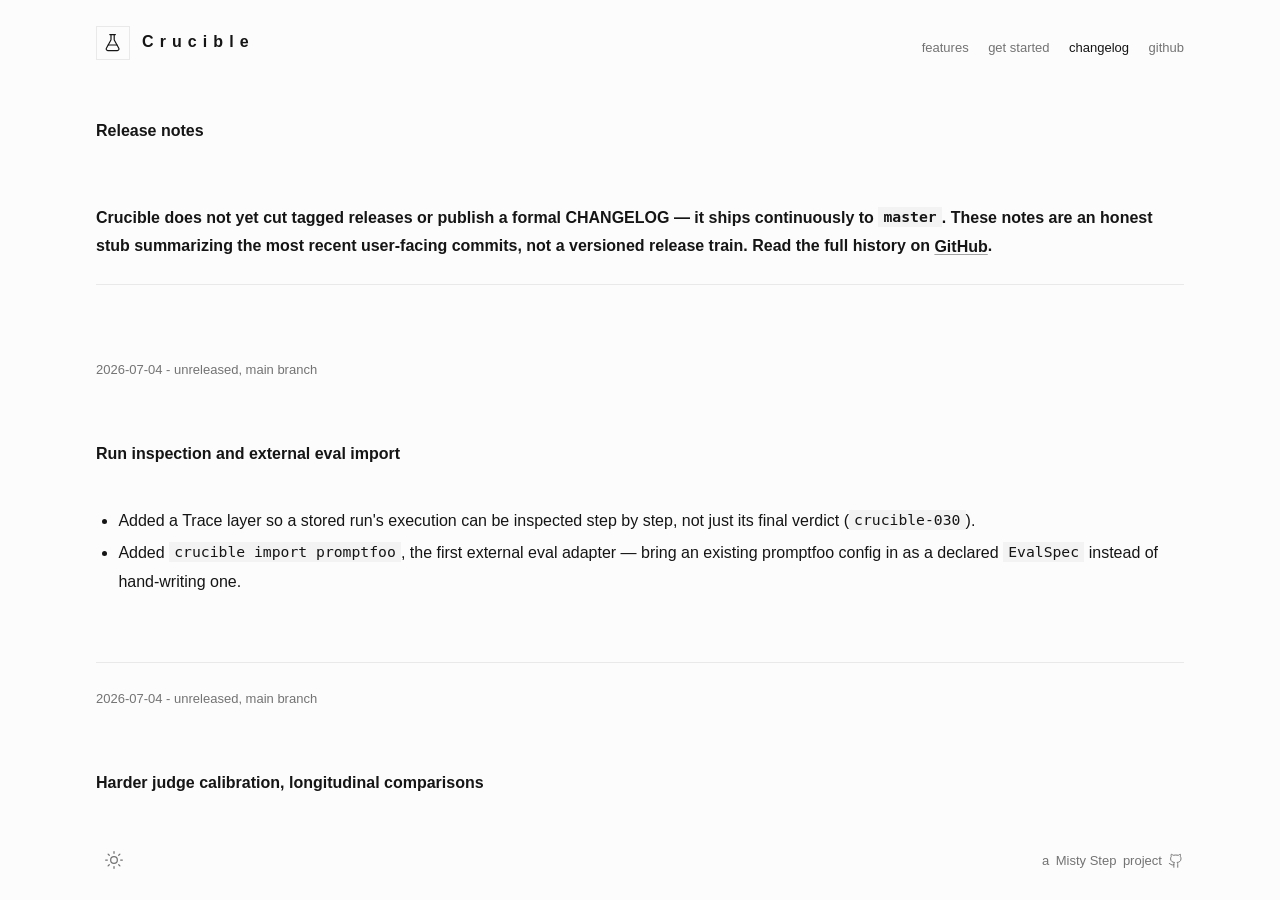
==== commit df21266f: "feat(site): lock Crucible fleet marketing site Agent: codex-worker  Agent-Surface: Codex CLI  Agent-" ====
--- a/site/changelog.html
+++ b/site/changelog.html
@@ -47,6 +47,12 @@
         <circle cx="12" cy="12" r="10" />
         <path d="m9 12 2 2 4-4" />
       </symbol>
+      <symbol id="i-github" viewBox="0 0 24 24">
+        <path
+          d="M15 22v-4a4.8 4.8 0 0 0-1-3.5c3 0 6-2 6-5.5.08-1.25-.27-2.48-1-3.5.28-1.15.28-2.35 0-3.5 0 0-1 0-3 1.5-2.64-.5-5.36-.5-8 0C6 2 5 2 5 2c-.3 1.15-.3 2.35 0 3.5A5.403 5.403 0 0 0 4 9c0 3.5 3 5.5 6 5.5-.39.49-.68 1.05-.85 1.65-.17.6-.22 1.23-.15 1.85v4"
+        />
+        <path d="M9 18c-4.51 2-5-2-7-2" />
+      </symbol>
     </svg>
 
     <div class="ae-screen ae-wide">
@@ -59,16 +65,12 @@
           </span>
           <span class="ae-name">Crucible</span>
         </a>
-        <span class="msk-actions">
-          <nav class="ae-chrome msk-nav" aria-label="Site">
-            <a href="./">home</a>
-            <a href="changelog.html" aria-current="page">release notes</a>
-          </nav>
-          <button class="ae-mode" aria-label="toggle color mode">
-            <svg class="ae-icon ae-sun"><use href="#i-sun" /></svg>
-            <svg class="ae-icon ae-moon"><use href="#i-moon" /></svg>
-          </button>
-        </span>
+        <nav class="ae-chrome msk-nav" aria-label="Site">
+          <a href="features.html">features</a>
+          <a href="get-started.html">get started</a>
+          <a href="changelog.html" aria-current="page">changelog</a>
+          <a href="https://github.com/misty-step/crucible">github</a>
+        </nav>
       </header>
 
       <main class="ae-stage ae-stage-scroll">
@@ -78,8 +80,10 @@
             Crucible does not yet cut tagged releases or publish a formal
             CHANGELOG — it ships continuously to <code>master</code>. These
             notes are an honest stub summarizing the most recent user-facing
-            commits, not a versioned release train. The repository is
-            currently private; this page will link to it once that changes.
+            commits, not a versioned release train. Read the full history on
+            <a href="https://github.com/misty-step/crucible/commits/master"
+              >GitHub</a
+            >.
           </p>
 
           <section class="msk-release">
@@ -145,15 +149,20 @@
       </main>
 
       <footer class="ae-bar msk-footer">
-        <p class="ae-chrome">
-          Crucible release notes are public by default.
+        <button class="ae-mode" aria-label="toggle color mode">
+          <svg class="ae-icon ae-sun"><use href="#i-sun" /></svg>
+          <svg class="ae-icon ae-moon"><use href="#i-moon" /></svg>
+        </button>
+        <p class="ae-chrome msk-footer-credit">
+          a <a href="https://mistystep.io">Misty Step</a> project
+          <a
+            class="msk-footer-gh"
+            href="https://github.com/misty-step/crucible"
+            aria-label="Crucible on GitHub"
+          >
+            <svg class="ae-icon" aria-hidden="true"><use href="#i-github" /></svg>
+          </a>
         </p>
-        <nav class="ae-foot-links ae-chrome" aria-label="Footer">
-          <!-- GitHub link omitted: misty-step/crucible is a private repository. -->
-          <a data-footer-link="misty-step" href="https://mistystep.io"
-            >Misty Step</a
-          >
-        </nav>
       </footer>
     </div>
 
--- a/site/marketing.css
+++ b/site/marketing.css
@@ -9,6 +9,81 @@
 .msk-bar,
 .msk-footer {
   width: min(var(--ae-measure-wide), 100% - 5rem);
+  box-sizing: border-box;
+}
+
+/* the hero screen (index.html only): one viewport, a faint fresco over
+   the paper ground, no page scroll. Header/footer/stage sit above the
+   image; .msk-hero-bg carries the per-project opacity as an inline style
+   so the fleet-wide lock (misty-step-936) keeps one shared layout with a
+   per-project image and alpha. */
+.msk-hero-screen {
+  position: relative;
+  background: var(--ae-surface);
+}
+
+.msk-hero-bg {
+  position: absolute;
+  inset: 0;
+  background-size: cover;
+  background-position: center;
+  z-index: 0;
+}
+
+.msk-hero-screen > .ae-bar,
+.msk-hero-screen > .ae-stage {
+  position: relative;
+  z-index: 1;
+}
+
+.msk-hero-stage {
+  flex: 1;
+  min-height: 0;
+  width: min(var(--ae-measure-wide), 100% - 5rem);
+  margin-inline: auto;
+  display: flex;
+  align-items: flex-start;
+  justify-content: flex-end;
+  padding-block: var(--ae-space-7);
+  box-sizing: border-box;
+}
+
+/* Mural: copy on a frosted paper panel, anchored lower-left. */
+.msk-hero-panel {
+  display: grid;
+  gap: var(--ae-space-5);
+  max-width: 34rem;
+  background: color-mix(in srgb, var(--ae-surface) 85%, transparent);
+  backdrop-filter: blur(6px);
+  border: 1px solid var(--ae-line);
+  padding: var(--ae-space-6);
+  box-sizing: border-box;
+}
+
+.msk-hero-panel .ae-h {
+  margin-bottom: 0;
+}
+
+.msk-hero-panel .ae-button {
+  width: 100%;
+  box-sizing: border-box;
+}
+
+/* the hero footer: mode toggle left, credit + GitHub glyph right —
+   modeled on mistystep.io's site-footer.tsx, not the utility ae-foot. */
+.msk-footer-credit {
+  display: inline-flex;
+  align-items: center;
+  gap: var(--ae-space-2);
+}
+
+.msk-footer-gh {
+  display: inline-flex;
+  color: inherit;
+}
+
+.msk-footer-gh:hover {
+  color: var(--ae-ink);
 }
 
 .msk-actions {
@@ -31,6 +106,20 @@
   width: min(var(--ae-measure-wide), 100%);
   display: grid;
   gap: var(--ae-space-8);
+  min-width: 0;
+  box-sizing: border-box;
+}
+
+.msk-page > *,
+.msk-page pre {
+  min-width: 0;
+  max-width: 100%;
+  box-sizing: border-box;
+}
+
+.msk-page pre {
+  white-space: pre-wrap;
+  overflow-wrap: anywhere;
 }
 
 .msk-hero {
@@ -144,8 +233,18 @@
      "crowding" bug (aesthetic-910), confirmed by measuring the live
      bounding box at 390px. */
   .ae-wide .msk-bar,
-  .ae-wide .msk-footer {
-    width: min(var(--ae-measure), 100% - 2rem);
+  .ae-wide .msk-footer,
+  .ae-wide .msk-hero-stage,
+  .ae-wide .ae-stage {
+    width: calc(100vw - 2rem) !important;
+    max-width: calc(100vw - 2rem) !important;
+  }
+
+  .msk-bar,
+  .msk-footer {
+    display: grid;
+    grid-template-columns: 1fr;
+    justify-items: start;
   }
 
   .msk-actions,
@@ -154,6 +253,43 @@
     gap: var(--ae-space-3);
   }
 
+  .msk-nav {
+    display: grid;
+    grid-template-columns: 1fr;
+    justify-content: start;
+    justify-items: start;
+    width: auto;
+    max-width: 100%;
+  }
+
+  .msk-page {
+    width: calc(100vw - 2rem) !important;
+    max-width: calc(100vw - 2rem) !important;
+  }
+
+  .msk-hero-panel {
+    width: calc(100vw - 3rem);
+    max-width: calc(100vw - 3rem);
+    padding: var(--ae-space-5);
+  }
+
+  .msk-footer-credit {
+    flex-wrap: wrap;
+    justify-content: flex-start;
+    min-width: 0;
+    max-width: calc(100vw - 2rem);
+    text-align: left;
+  }
+
+  .msk-page,
+  .msk-page p,
+  .msk-page li {
+    width: calc(100vw - 3rem) !important;
+    max-width: calc(100vw - 3rem) !important;
+    overflow-wrap: anywhere;
+    white-space: normal;
+  }
+
   .msk-gallery {
     grid-template-columns: 1fr;
   }
